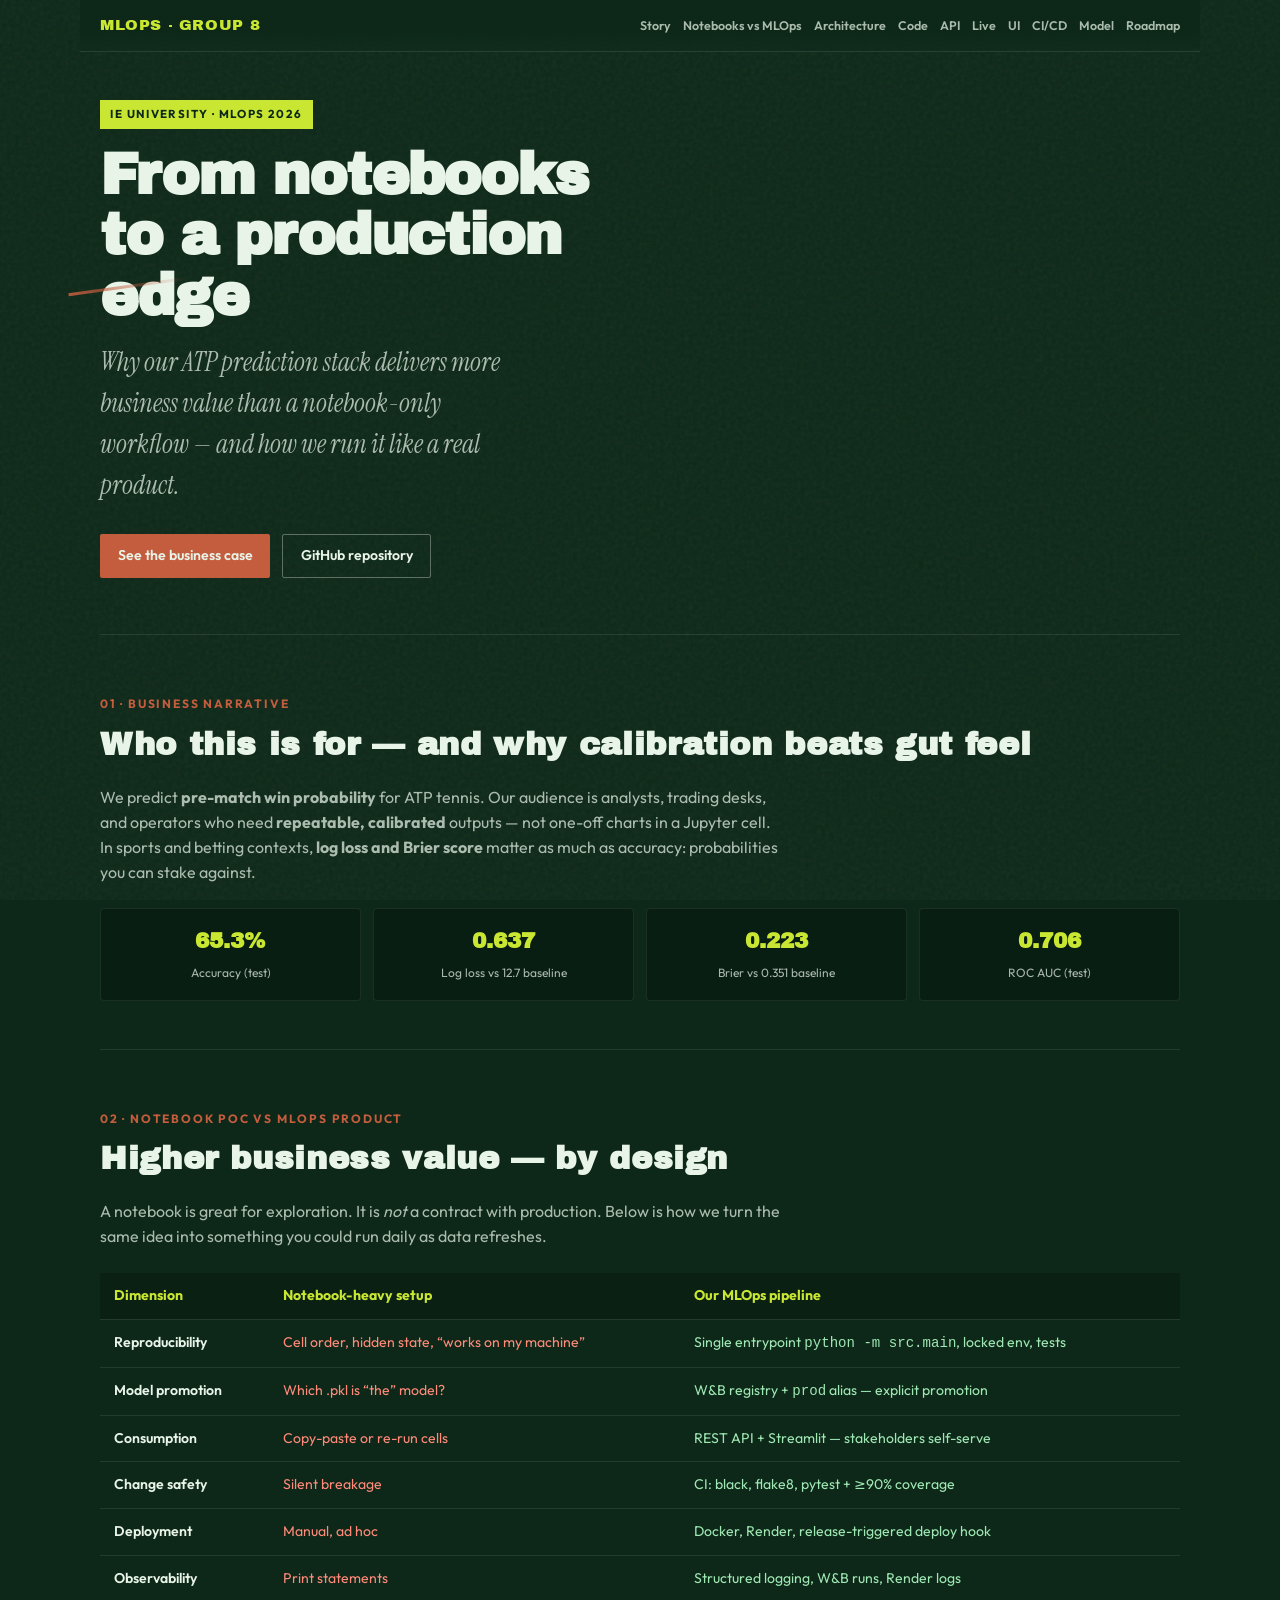
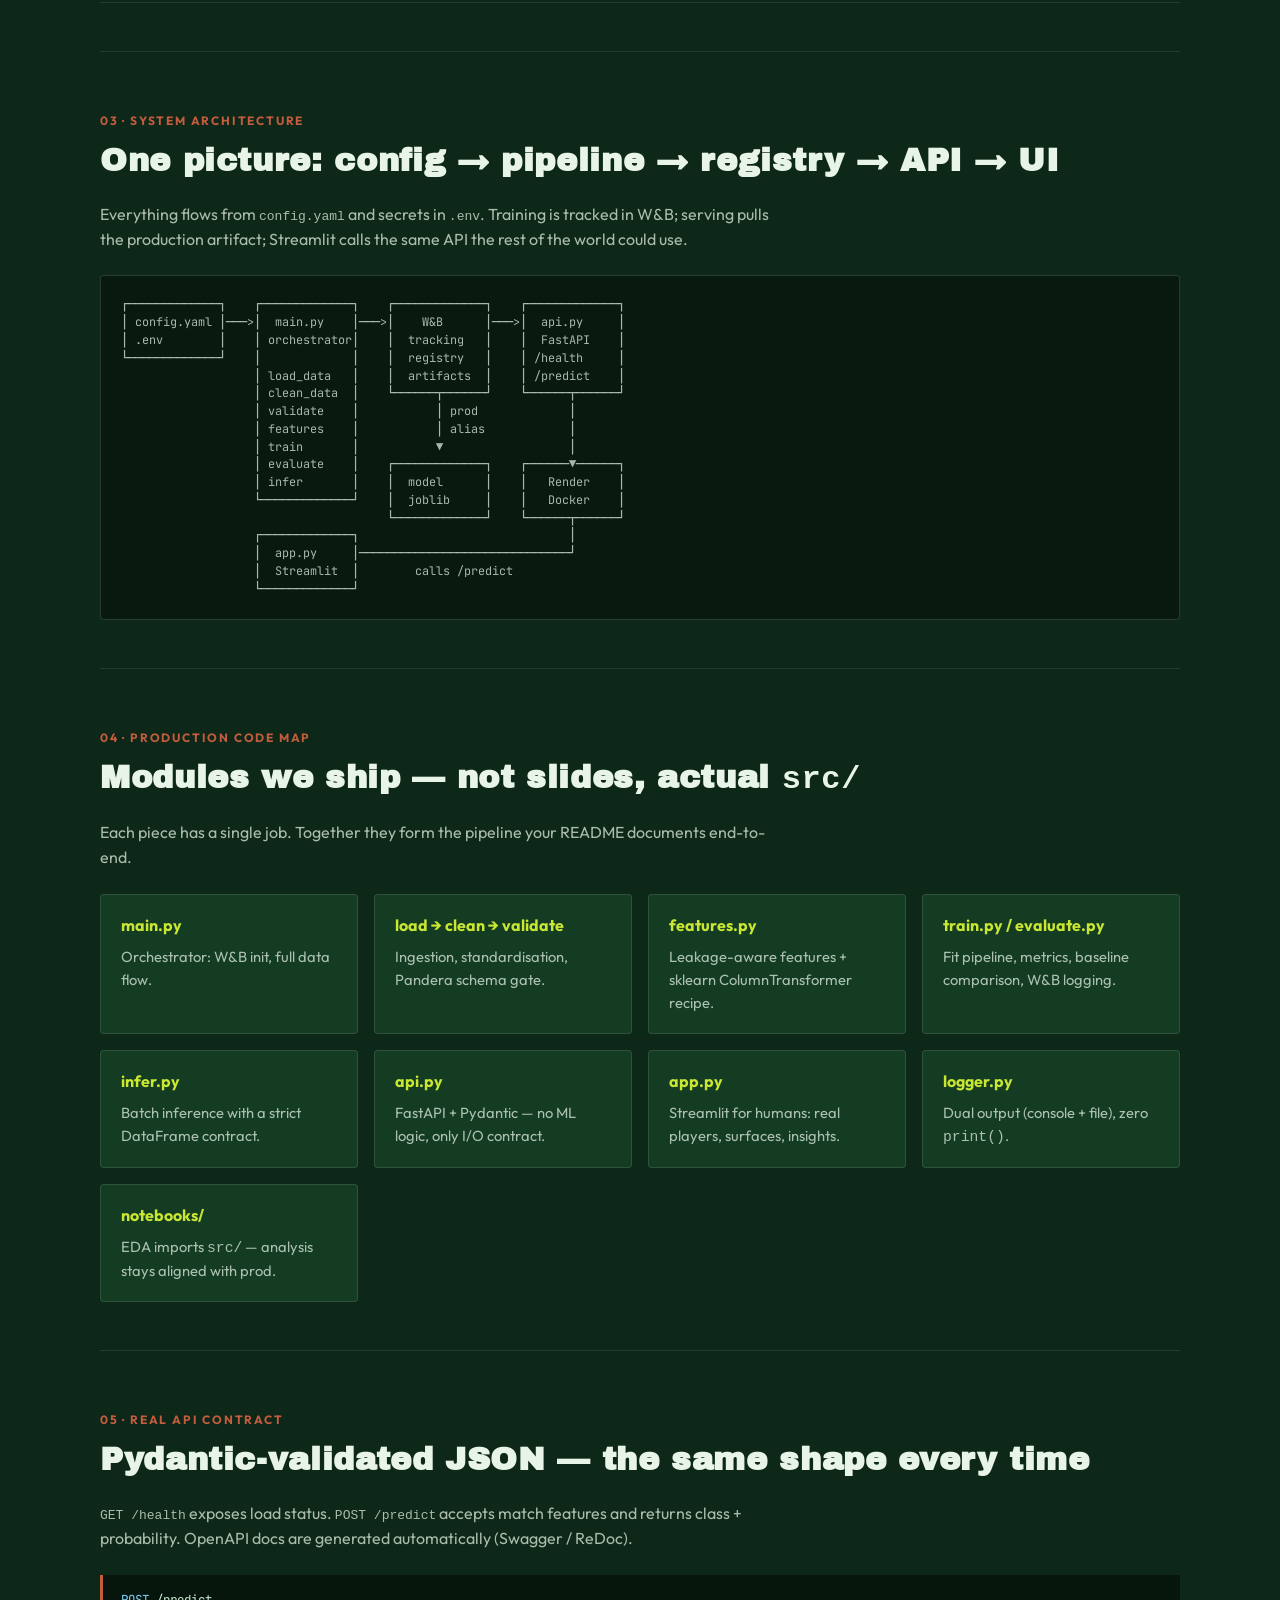
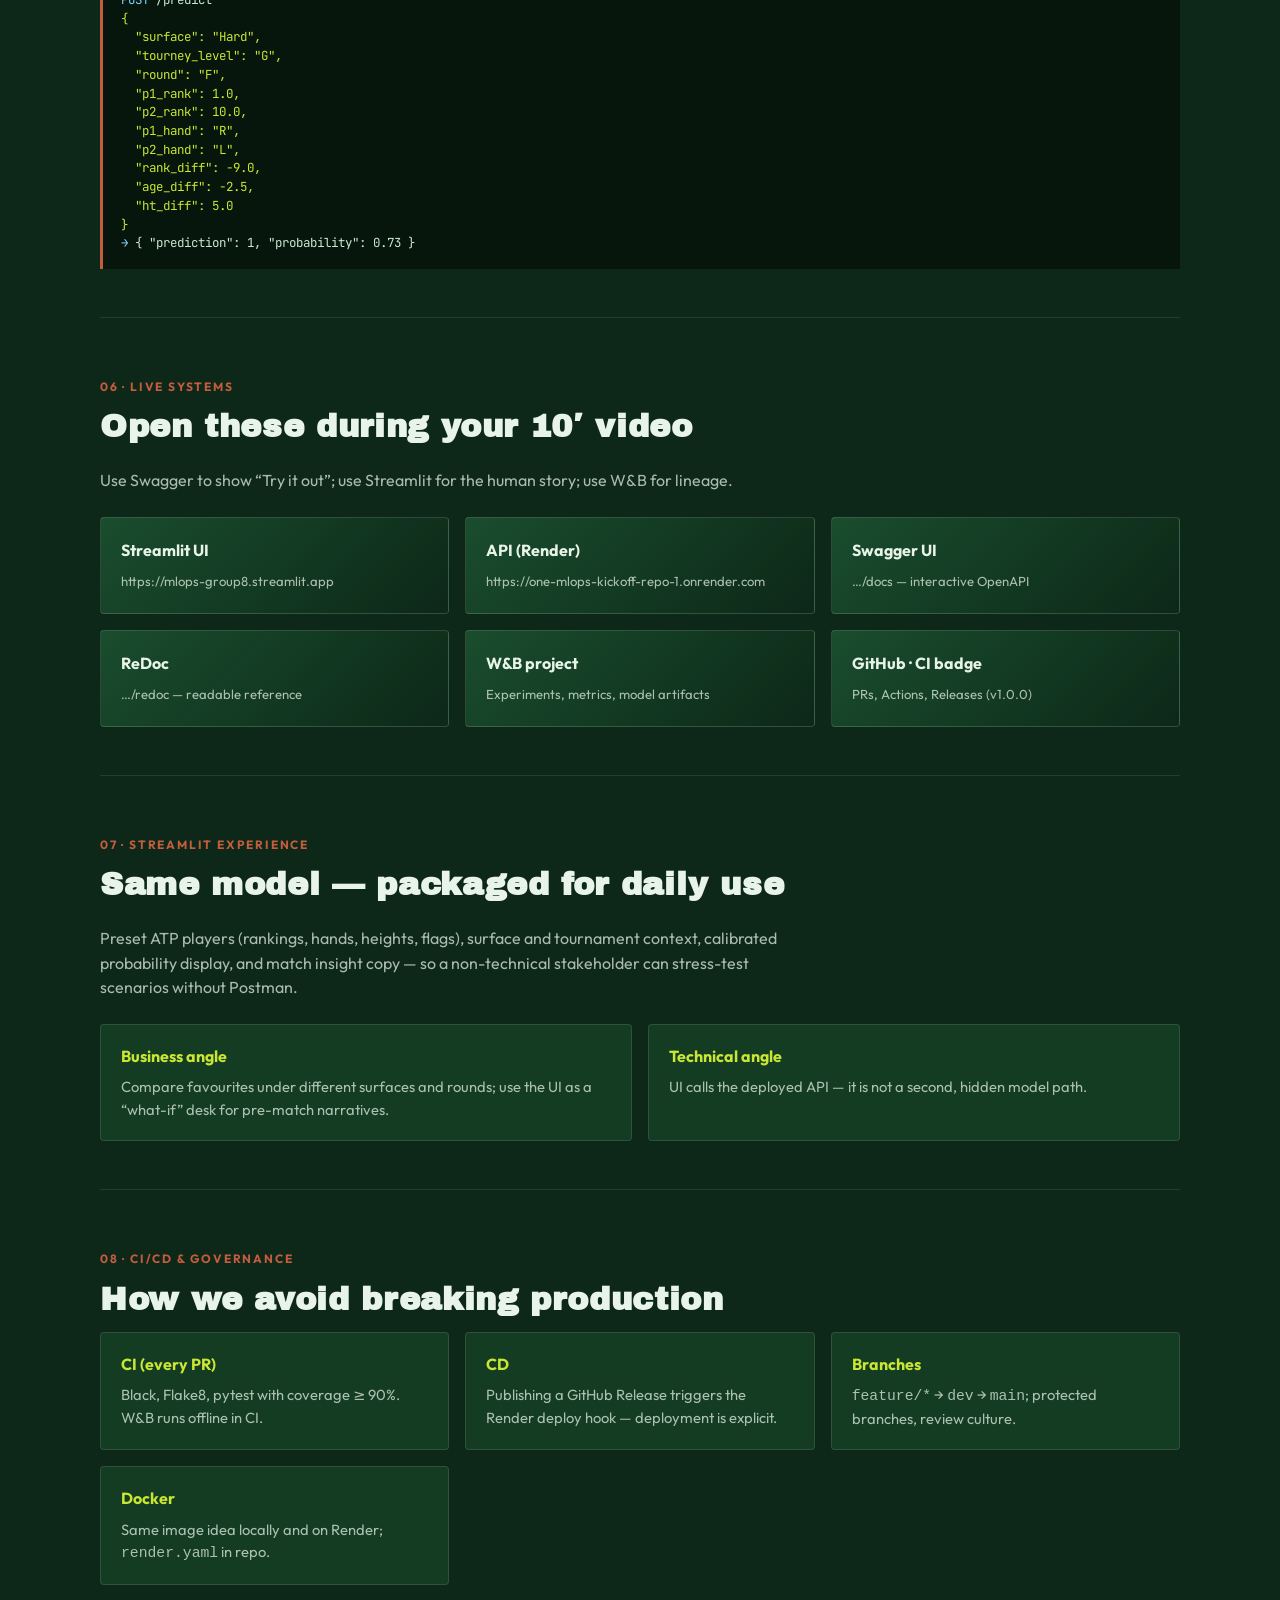
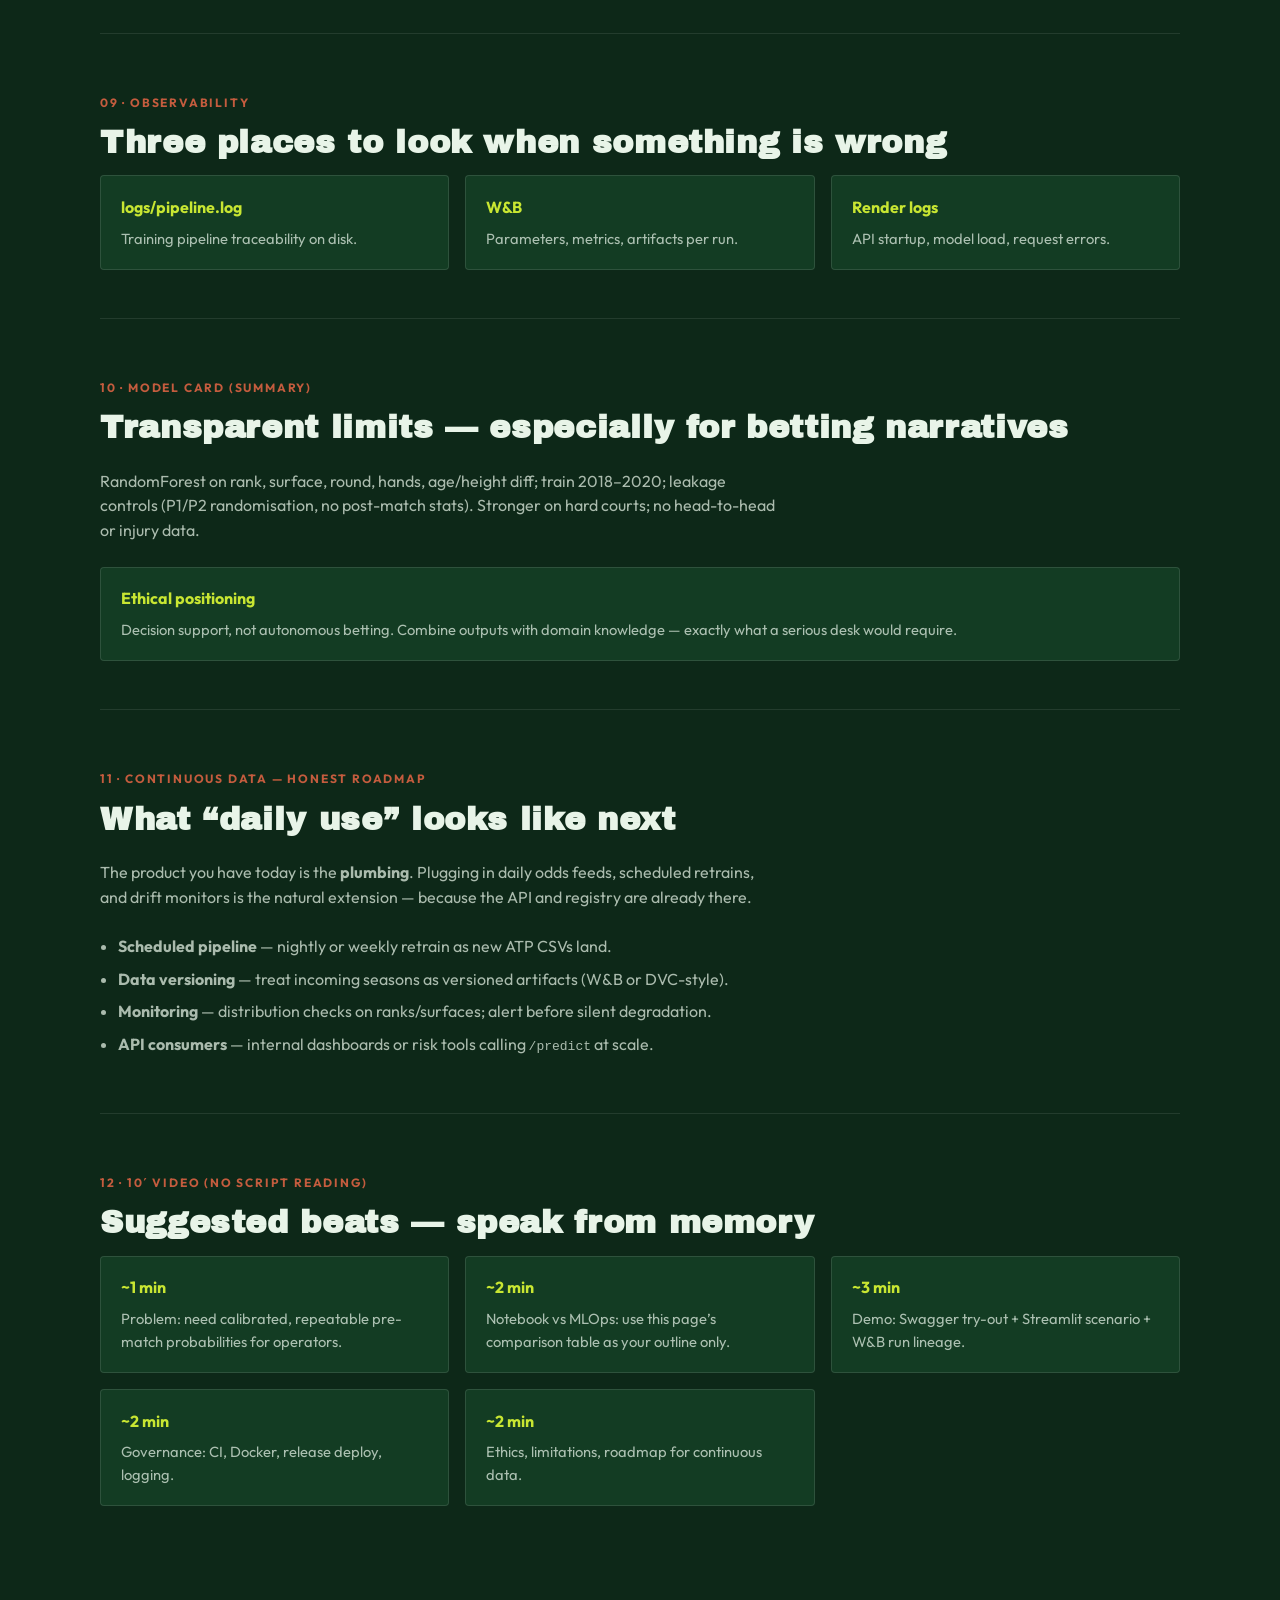
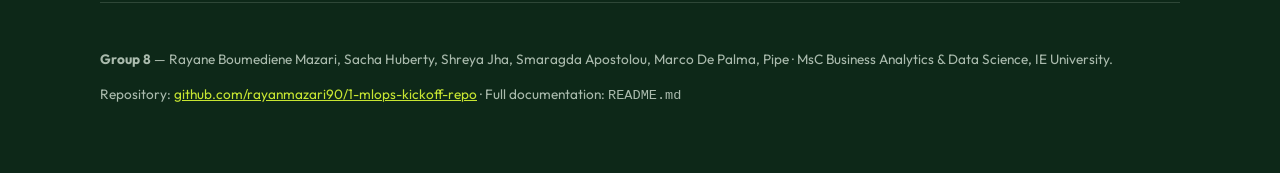
==== docs/presentation/index.html @ fa5fa852 "docs: add business presentation website (docs/presentation) - Single-page narrative: notebook vs MLO" ====
<!DOCTYPE html>
<html lang="en">
<head>
  <meta charset="UTF-8" />
  <meta name="viewport" content="width=device-width, initial-scale=1" />
  <meta name="description" content="Group 8 — ATP Tennis MLOps: business value, architecture, and live systems." />
  <title>Tennis MLOps — Business & Technical Story</title>
  <link rel="preconnect" href="https://fonts.googleapis.com" />
  <link rel="preconnect" href="https://fonts.gstatic.com" crossorigin />
  <link href="https://fonts.googleapis.com/css2?family=Archivo+Black&family=Instrument+Serif:ital@0;1&family=JetBrains+Mono:wght@400;500&family=Outfit:wght@300;400;600;700&display=swap" rel="stylesheet" />
  <style>
    :root {
      --court: #0d2818;
      --court-mid: #1a4d2e;
      --line: #e8f4e8;
      --clay: #c45c3e;
      --ball: #c8e632;
      --ink: #0a0f0c;
      --muted: rgba(232, 244, 232, 0.72);
      --card: rgba(26, 77, 46, 0.55);
      --font-display: "Archivo Black", sans-serif;
      --font-serif: "Instrument Serif", Georgia, serif;
      --font-body: "Outfit", system-ui, sans-serif;
      --font-mono: "JetBrains Mono", ui-monospace, monospace;
    }

    *, *::before, *::after { box-sizing: border-box; }
    html { scroll-behavior: smooth; }
    body {
      margin: 0;
      font-family: var(--font-body);
      font-weight: 400;
      color: var(--line);
      background: var(--court);
      line-height: 1.55;
      overflow-x: hidden;
    }

    body::before {
      content: "";
      position: fixed;
      inset: 0;
      background-image: url("data:image/svg+xml,%3Csvg viewBox='0 0 256 256' xmlns='http://www.w3.org/2000/svg'%3E%3Cfilter id='n'%3E%3CfeTurbulence type='fractalNoise' baseFrequency='0.85' numOctaves='4' stitchTiles='stitch'/%3E%3C/filter%3E%3Crect width='100%25' height='100%25' filter='url(%23n)' opacity='0.06'/%3E%3C/svg%3E");
      pointer-events: none;
      z-index: 0;
    }

    .wrap { position: relative; z-index: 1; max-width: 1120px; margin: 0 auto; padding: 0 1.25rem 4rem; }

    /* Nav */
    nav {
      position: sticky;
      top: 0;
      z-index: 100;
      display: flex;
      flex-wrap: wrap;
      align-items: center;
      justify-content: space-between;
      gap: 0.75rem;
      padding: 0.85rem 0;
      margin: 0 -1.25rem;
      padding-left: 1.25rem;
      padding-right: 1.25rem;
      background: linear-gradient(180deg, rgba(13, 40, 24, 0.97) 60%, transparent);
      backdrop-filter: blur(8px);
      border-bottom: 1px solid rgba(232, 244, 232, 0.12);
    }
    nav a.brand {
      font-family: var(--font-display);
      font-size: 0.95rem;
      letter-spacing: 0.04em;
      color: var(--ball);
      text-decoration: none;
      text-transform: uppercase;
    }
    nav .links {
      display: flex;
      flex-wrap: wrap;
      gap: 0.35rem 0.75rem;
      justify-content: flex-end;
    }
    nav .links a {
      font-size: 0.78rem;
      font-weight: 600;
      color: var(--muted);
      text-decoration: none;
      transition: color 0.2s;
    }
    nav .links a:hover { color: var(--line); }

    /* Hero */
    header.hero {
      padding: 3rem 0 3.5rem;
      position: relative;
    }
    header.hero::after {
      content: "";
      position: absolute;
      left: -2rem;
      top: 40%;
      width: 120px;
      height: 3px;
      background: linear-gradient(90deg, var(--clay), transparent);
      transform: rotate(-8deg);
      opacity: 0.9;
    }
    .badge {
      display: inline-block;
      font-size: 0.72rem;
      font-weight: 700;
      letter-spacing: 0.12em;
      text-transform: uppercase;
      color: var(--court);
      background: var(--ball);
      padding: 0.35rem 0.65rem;
      margin-bottom: 1rem;
      animation: fadeUp 0.8s ease both;
    }
    h1 {
      font-family: var(--font-display);
      font-size: clamp(2.1rem, 6vw, 3.6rem);
      line-height: 1.05;
      margin: 0 0 1rem;
      letter-spacing: -0.02em;
      color: var(--line);
      max-width: 14ch;
      animation: fadeUp 0.8s 0.1s ease both;
    }
    .hero-lead {
      font-family: var(--font-serif);
      font-size: clamp(1.25rem, 2.8vw, 1.65rem);
      font-style: italic;
      color: var(--muted);
      max-width: 36ch;
      margin: 0 0 1.75rem;
      animation: fadeUp 0.8s 0.2s ease both;
    }
    .hero-cta {
      display: flex;
      flex-wrap: wrap;
      gap: 0.75rem;
      animation: fadeUp 0.8s 0.35s ease both;
    }
    .btn {
      display: inline-flex;
      align-items: center;
      gap: 0.4rem;
      padding: 0.65rem 1.1rem;
      font-family: var(--font-body);
      font-size: 0.88rem;
      font-weight: 600;
      border-radius: 2px;
      text-decoration: none;
      transition: transform 0.15s, box-shadow 0.15s;
    }
    .btn-primary {
      background: var(--clay);
      color: var(--line);
      border: none;
    }
    .btn-primary:hover { transform: translateY(-2px); box-shadow: 0 8px 24px rgba(196, 92, 62, 0.35); }
    .btn-ghost {
      background: transparent;
      color: var(--line);
      border: 1px solid rgba(232, 244, 232, 0.35);
    }
    .btn-ghost:hover { border-color: var(--ball); color: var(--ball); }

    @keyframes fadeUp {
      from { opacity: 0; transform: translateY(18px); }
      to { opacity: 1; transform: translateY(0); }
    }

    section {
      padding: 3rem 0;
      border-top: 1px solid rgba(232, 244, 232, 0.1);
    }
    h2 {
      font-family: var(--font-display);
      font-size: clamp(1.5rem, 3.5vw, 2rem);
      letter-spacing: 0.02em;
      margin: 0 0 0.5rem;
      color: var(--line);
    }
    .section-kicker {
      font-size: 0.75rem;
      font-weight: 700;
      letter-spacing: 0.15em;
      text-transform: uppercase;
      color: var(--clay);
      margin-bottom: 0.35rem;
    }
    .section-intro {
      color: var(--muted);
      max-width: 62ch;
      margin-bottom: 1.5rem;
    }

    /* Cards grid */
    .grid-2 {
      display: grid;
      gap: 1rem;
      grid-template-columns: repeat(auto-fit, minmax(280px, 1fr));
    }
    .grid-3 {
      display: grid;
      gap: 1rem;
      grid-template-columns: repeat(auto-fit, minmax(240px, 1fr));
    }
    .card {
      background: var(--card);
      border: 1px solid rgba(232, 244, 232, 0.12);
      border-radius: 4px;
      padding: 1.15rem 1.25rem;
      transition: border-color 0.2s, transform 0.2s;
    }
    .card:hover {
      border-color: rgba(200, 230, 50, 0.35);
      transform: translateY(-2px);
    }
    .card h3 {
      font-size: 1rem;
      margin: 0 0 0.5rem;
      font-weight: 700;
      color: var(--ball);
    }
    .card p { margin: 0; font-size: 0.92rem; color: var(--muted); }

    /* Comparison */
    .compare-table {
      width: 100%;
      border-collapse: collapse;
      font-size: 0.88rem;
      margin-top: 1rem;
    }
    .compare-table th,
    .compare-table td {
      padding: 0.75rem 0.85rem;
      text-align: left;
      border-bottom: 1px solid rgba(232, 244, 232, 0.1);
    }
    .compare-table th {
      font-weight: 700;
      color: var(--ball);
      background: rgba(0, 0, 0, 0.2);
    }
    .compare-table td:first-child { font-weight: 600; color: var(--line); }
    .neg { color: #ff8a7a; }
    .pos { color: #9fe8b4; }

    /* Architecture */
    .arch-flow {
      font-family: var(--font-mono);
      font-size: clamp(0.62rem, 1.35vw, 0.74rem);
      line-height: 1.5;
      background: rgba(0, 0, 0, 0.35);
      border: 1px solid rgba(232, 244, 232, 0.15);
      border-radius: 4px;
      padding: 1.25rem;
      overflow-x: auto;
      white-space: pre;
      color: var(--muted);
    }

    /* Code */
    pre.code {
      font-family: var(--font-mono);
      font-size: 0.78rem;
      line-height: 1.5;
      background: rgba(0, 0, 0, 0.45);
      border-left: 3px solid var(--clay);
      padding: 1rem 1.1rem;
      overflow-x: auto;
      margin: 1rem 0 0;
      color: #c8e8d0;
    }
    pre.code .kw { color: #7dd3fc; }
    pre.code .str { color: var(--ball); }

    /* Live links */
    .link-tile {
      display: block;
      padding: 1.25rem;
      background: linear-gradient(135deg, var(--court-mid), rgba(13, 40, 24, 0.9));
      border: 1px solid rgba(232, 244, 232, 0.15);
      border-radius: 4px;
      text-decoration: none;
      color: inherit;
      transition: border-color 0.2s;
    }
    .link-tile:hover { border-color: var(--ball); }
    .link-tile strong { display: block; font-size: 1rem; margin-bottom: 0.35rem; color: var(--line); }
    .link-tile span { font-size: 0.82rem; color: var(--muted); word-break: break-all; }

    /* Metrics strip */
    .metrics {
      display: grid;
      grid-template-columns: repeat(auto-fit, minmax(140px, 1fr));
      gap: 0.75rem;
      margin-top: 1.25rem;
    }
    .metric {
      text-align: center;
      padding: 1rem;
      background: rgba(0, 0, 0, 0.25);
      border-radius: 4px;
      border: 1px solid rgba(232, 244, 232, 0.08);
    }
    .metric b {
      display: block;
      font-family: var(--font-display);
      font-size: 1.35rem;
      color: var(--ball);
    }
    .metric small { color: var(--muted); font-size: 0.75rem; }

    /* Roadmap */
    ul.clean {
      margin: 0;
      padding-left: 1.1rem;
      color: var(--muted);
    }
    ul.clean li { margin-bottom: 0.5rem; }

    footer.site-footer {
      margin-top: 3rem;
      padding-top: 2rem;
      border-top: 1px solid rgba(232, 244, 232, 0.15);
      font-size: 0.85rem;
      color: var(--muted);
    }
    footer.site-footer a { color: var(--ball); }

    @media (max-width: 640px) {
      nav .links { width: 100%; justify-content: flex-start; }
    }
  </style>
</head>
<body>
  <div class="wrap">
    <nav>
      <a class="brand" href="#top">MLOps · Group 8</a>
      <div class="links">
        <a href="#story">Story</a>
        <a href="#compare">Notebooks vs MLOps</a>
        <a href="#architecture">Architecture</a>
        <a href="#pipeline">Code</a>
        <a href="#api">API</a>
        <a href="#live">Live</a>
        <a href="#ui">UI</a>
        <a href="#mlops">CI/CD</a>
        <a href="#model">Model</a>
        <a href="#roadmap">Roadmap</a>
      </div>
    </nav>

    <header class="hero" id="top">
      <span class="badge">IE University · MLOps 2026</span>
      <h1>From notebooks to a production edge</h1>
      <p class="hero-lead">Why our ATP prediction stack delivers more business value than a notebook-only workflow — and how we run it like a real product.</p>
      <div class="hero-cta">
        <a class="btn btn-primary" href="#compare">See the business case</a>
        <a class="btn btn-ghost" href="https://github.com/rayanmazari90/1-mlops-kickoff-repo" target="_blank" rel="noopener">GitHub repository</a>
      </div>
    </header>

    <section id="story">
      <p class="section-kicker">01 · Business narrative</p>
      <h2>Who this is for — and why calibration beats gut feel</h2>
      <p class="section-intro">
        We predict <strong>pre-match win probability</strong> for ATP tennis. Our audience is analysts, trading desks, and operators who need
        <strong>repeatable, calibrated</strong> outputs — not one-off charts in a Jupyter cell. In sports and betting contexts,
        <strong>log loss and Brier score</strong> matter as much as accuracy: probabilities you can stake against.
      </p>
      <div class="metrics">
        <div class="metric"><b>65.3%</b><small>Accuracy (test)</small></div>
        <div class="metric"><b>0.637</b><small>Log loss vs 12.7 baseline</small></div>
        <div class="metric"><b>0.223</b><small>Brier vs 0.351 baseline</small></div>
        <div class="metric"><b>0.706</b><small>ROC AUC (test)</small></div>
      </div>
    </section>

    <section id="compare">
      <p class="section-kicker">02 · Notebook PoC vs MLOps product</p>
      <h2>Higher business value — by design</h2>
      <p class="section-intro">
        A notebook is great for exploration. It is <em>not</em> a contract with production. Below is how we turn the same idea into something you could run daily as data refreshes.
      </p>
      <table class="compare-table">
        <thead>
          <tr>
            <th>Dimension</th>
            <th>Notebook-heavy setup</th>
            <th>Our MLOps pipeline</th>
          </tr>
        </thead>
        <tbody>
          <tr>
            <td>Reproducibility</td>
            <td class="neg">Cell order, hidden state, “works on my machine”</td>
            <td class="pos">Single entrypoint <code>python -m src.main</code>, locked env, tests</td>
          </tr>
          <tr>
            <td>Model promotion</td>
            <td class="neg">Which .pkl is “the” model?</td>
            <td class="pos">W&amp;B registry + <code>prod</code> alias — explicit promotion</td>
          </tr>
          <tr>
            <td>Consumption</td>
            <td class="neg">Copy-paste or re-run cells</td>
            <td class="pos">REST API + Streamlit — stakeholders self-serve</td>
          </tr>
          <tr>
            <td>Change safety</td>
            <td class="neg">Silent breakage</td>
            <td class="pos">CI: black, flake8, pytest + ≥90% coverage</td>
          </tr>
          <tr>
            <td>Deployment</td>
            <td class="neg">Manual, ad hoc</td>
            <td class="pos">Docker, Render, release-triggered deploy hook</td>
          </tr>
          <tr>
            <td>Observability</td>
            <td class="neg">Print statements</td>
            <td class="pos">Structured logging, W&amp;B runs, Render logs</td>
          </tr>
        </tbody>
      </table>
    </section>

    <section id="architecture">
      <p class="section-kicker">03 · System architecture</p>
      <h2>One picture: config → pipeline → registry → API → UI</h2>
      <p class="section-intro">
        Everything flows from <code>config.yaml</code> and secrets in <code>.env</code>. Training is tracked in W&amp;B; serving pulls the production artifact; Streamlit calls the same API the rest of the world could use.
      </p>
      <div class="arch-flow">┌─────────────┐    ┌─────────────┐    ┌─────────────┐    ┌─────────────┐
│ config.yaml │───>│  main.py    │───>│    W&amp;B      │───>│  api.py     │
│ .env        │    │ orchestrator│    │  tracking   │    │  FastAPI    │
└─────────────┘    │             │    │  registry   │    │ /health     │
                   │ load_data   │    │  artifacts  │    │ /predict    │
                   │ clean_data  │    └──────┬──────┘    └──────┬──────┘
                   │ validate    │           │ prod             │
                   │ features    │           │ alias            │
                   │ train       │           ▼                  │
                   │ evaluate    │    ┌─────────────┐    ┌──────▼──────┐
                   │ infer       │    │  model      │    │   Render    │
                   └─────────────┘    │  joblib     │    │   Docker    │
                                      └─────────────┘    └──────┬──────┘
                   ┌─────────────┐                              │
                   │  app.py     │──────────────────────────────┘
                   │  Streamlit  │        calls /predict
                   └─────────────┘</div>
    </section>

    <section id="pipeline">
      <p class="section-kicker">04 · Production code map</p>
      <h2>Modules we ship — not slides, actual <code>src/</code></h2>
      <p class="section-intro">Each piece has a single job. Together they form the pipeline your README documents end-to-end.</p>
      <div class="grid-3">
        <div class="card"><h3>main.py</h3><p>Orchestrator: W&amp;B init, full data flow.</p></div>
        <div class="card"><h3>load → clean → validate</h3><p>Ingestion, standardisation, Pandera schema gate.</p></div>
        <div class="card"><h3>features.py</h3><p>Leakage-aware features + sklearn ColumnTransformer recipe.</p></div>
        <div class="card"><h3>train.py / evaluate.py</h3><p>Fit pipeline, metrics, baseline comparison, W&amp;B logging.</p></div>
        <div class="card"><h3>infer.py</h3><p>Batch inference with a strict DataFrame contract.</p></div>
        <div class="card"><h3>api.py</h3><p>FastAPI + Pydantic — no ML logic, only I/O contract.</p></div>
        <div class="card"><h3>app.py</h3><p>Streamlit for humans: real players, surfaces, insights.</p></div>
        <div class="card"><h3>logger.py</h3><p>Dual output (console + file), zero <code>print()</code>.</p></div>
        <div class="card"><h3>notebooks/</h3><p>EDA imports <code>src/</code> — analysis stays aligned with prod.</p></div>
      </div>
    </section>

    <section id="api">
      <p class="section-kicker">05 · Real API contract</p>
      <h2>Pydantic-validated JSON — the same shape every time</h2>
      <p class="section-intro">
        <code>GET /health</code> exposes load status. <code>POST /predict</code> accepts match features and returns class + probability.
        OpenAPI docs are generated automatically (Swagger / ReDoc).
      </p>
      <pre class="code"><span class="kw">POST</span> /predict
<span class="str">{
  "surface": "Hard",
  "tourney_level": "G",
  "round": "F",
  "p1_rank": 1.0,
  "p2_rank": 10.0,
  "p1_hand": "R",
  "p2_hand": "L",
  "rank_diff": -9.0,
  "age_diff": -2.5,
  "ht_diff": 5.0
}</span>
<span class="kw">→</span> { "prediction": 1, "probability": 0.73 }</pre>
    </section>

    <section id="live">
      <p class="section-kicker">06 · Live systems</p>
      <h2>Open these during your 10′ video</h2>
      <p class="section-intro">Use Swagger to show “Try it out”; use Streamlit for the human story; use W&amp;B for lineage.</p>
      <div class="grid-2">
        <a class="link-tile" href="https://mlops-group8.streamlit.app" target="_blank" rel="noopener">
          <strong>Streamlit UI</strong>
          <span>https://mlops-group8.streamlit.app</span>
        </a>
        <a class="link-tile" href="https://one-mlops-kickoff-repo-1.onrender.com" target="_blank" rel="noopener">
          <strong>API (Render)</strong>
          <span>https://one-mlops-kickoff-repo-1.onrender.com</span>
        </a>
        <a class="link-tile" href="https://one-mlops-kickoff-repo-1.onrender.com/docs" target="_blank" rel="noopener">
          <strong>Swagger UI</strong>
          <span>…/docs — interactive OpenAPI</span>
        </a>
        <a class="link-tile" href="https://one-mlops-kickoff-repo-1.onrender.com/redoc" target="_blank" rel="noopener">
          <strong>ReDoc</strong>
          <span>…/redoc — readable reference</span>
        </a>
        <a class="link-tile" href="https://wandb.ai/bmazari-ieu2024-ie-university/tennis-atp-prediction" target="_blank" rel="noopener">
          <strong>W&amp;B project</strong>
          <span>Experiments, metrics, model artifacts</span>
        </a>
        <a class="link-tile" href="https://github.com/rayanmazari90/1-mlops-kickoff-repo" target="_blank" rel="noopener">
          <strong>GitHub · CI badge</strong>
          <span>PRs, Actions, Releases (v1.0.0)</span>
        </a>
      </div>
    </section>

    <section id="ui">
      <p class="section-kicker">07 · Streamlit experience</p>
      <h2>Same model — packaged for daily use</h2>
      <p class="section-intro">
        Preset ATP players (rankings, hands, heights, flags), surface and tournament context, calibrated probability display, and match insight copy — so a non-technical stakeholder can stress-test scenarios without Postman.
      </p>
      <div class="grid-2">
        <div class="card"><h3>Business angle</h3><p>Compare favourites under different surfaces and rounds; use the UI as a “what-if” desk for pre-match narratives.</p></div>
        <div class="card"><h3>Technical angle</h3><p>UI calls the deployed API — it is not a second, hidden model path.</p></div>
      </div>
    </section>

    <section id="mlops">
      <p class="section-kicker">08 · CI/CD &amp; governance</p>
      <h2>How we avoid breaking production</h2>
      <div class="grid-2">
        <div class="card"><h3>CI (every PR)</h3><p>Black, Flake8, pytest with coverage ≥ 90%. W&amp;B runs offline in CI.</p></div>
        <div class="card"><h3>CD</h3><p>Publishing a GitHub Release triggers the Render deploy hook — deployment is explicit.</p></div>
        <div class="card"><h3>Branches</h3><p><code>feature/*</code> → <code>dev</code> → <code>main</code>; protected branches, review culture.</p></div>
        <div class="card"><h3>Docker</h3><p>Same image idea locally and on Render; <code>render.yaml</code> in repo.</p></div>
      </div>
    </section>

    <section id="observability">
      <p class="section-kicker">09 · Observability</p>
      <h2>Three places to look when something is wrong</h2>
      <div class="grid-3">
        <div class="card"><h3>logs/pipeline.log</h3><p>Training pipeline traceability on disk.</p></div>
        <div class="card"><h3>W&amp;B</h3><p>Parameters, metrics, artifacts per run.</p></div>
        <div class="card"><h3>Render logs</h3><p>API startup, model load, request errors.</p></div>
      </div>
    </section>

    <section id="model">
      <p class="section-kicker">10 · Model card (summary)</p>
      <h2>Transparent limits — especially for betting narratives</h2>
      <p class="section-intro">
        RandomForest on rank, surface, round, hands, age/height diff; train 2018–2020; leakage controls (P1/P2 randomisation, no post-match stats). Stronger on hard courts; no head-to-head or injury data.
      </p>
      <div class="card">
        <h3>Ethical positioning</h3>
        <p>Decision support, not autonomous betting. Combine outputs with domain knowledge — exactly what a serious desk would require.</p>
      </div>
    </section>

    <section id="roadmap">
      <p class="section-kicker">11 · Continuous data — honest roadmap</p>
      <h2>What “daily use” looks like next</h2>
      <p class="section-intro">The product you have today is the <strong>plumbing</strong>. Plugging in daily odds feeds, scheduled retrains, and drift monitors is the natural extension — because the API and registry are already there.</p>
      <ul class="clean">
        <li><strong>Scheduled pipeline</strong> — nightly or weekly retrain as new ATP CSVs land.</li>
        <li><strong>Data versioning</strong> — treat incoming seasons as versioned artifacts (W&amp;B or DVC-style).</li>
        <li><strong>Monitoring</strong> — distribution checks on ranks/surfaces; alert before silent degradation.</li>
        <li><strong>API consumers</strong> — internal dashboards or risk tools calling <code>/predict</code> at scale.</li>
      </ul>
    </section>

    <section id="video">
      <p class="section-kicker">12 · 10′ video (no script reading)</p>
      <h2>Suggested beats — speak from memory</h2>
      <div class="grid-2">
        <div class="card"><h3>~1 min</h3><p>Problem: need calibrated, repeatable pre-match probabilities for operators.</p></div>
        <div class="card"><h3>~2 min</h3><p>Notebook vs MLOps: use this page’s comparison table as your outline only.</p></div>
        <div class="card"><h3>~3 min</h3><p>Demo: Swagger try-out + Streamlit scenario + W&amp;B run lineage.</p></div>
        <div class="card"><h3>~2 min</h3><p>Governance: CI, Docker, release deploy, logging.</p></div>
        <div class="card"><h3>~2 min</h3><p>Ethics, limitations, roadmap for continuous data.</p></div>
      </div>
    </section>

    <footer class="site-footer">
      <p>
        <strong>Group 8</strong> — Rayane Boumediene Mazari, Sacha Huberty, Shreya Jha, Smaragda Apostolou, Marco De Palma, Pipe ·
        MsC Business Analytics &amp; Data Science, IE University.
      </p>
      <p>
        Repository: <a href="https://github.com/rayanmazari90/1-mlops-kickoff-repo" target="_blank" rel="noopener">github.com/rayanmazari90/1-mlops-kickoff-repo</a> ·
        Full documentation: <code>README.md</code>
      </p>
    </footer>
  </div>
</body>
</html>
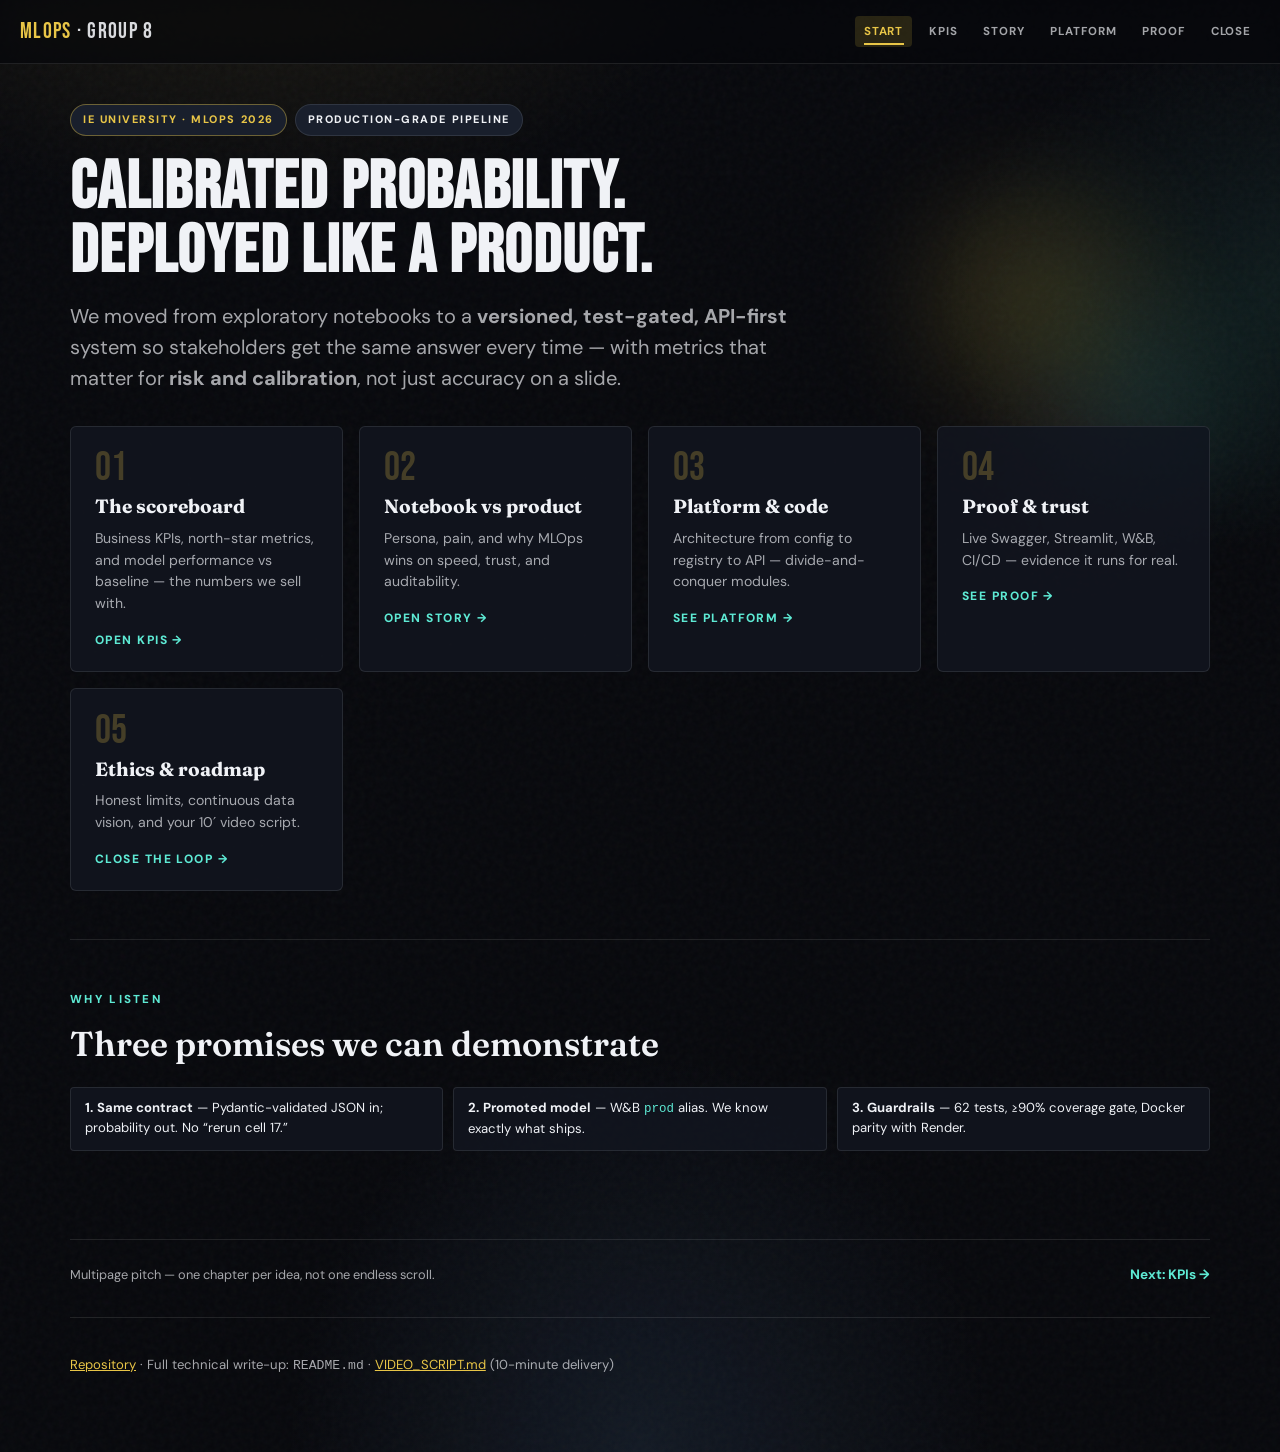
==== commit e988602b: "docs(presentation): multipage deck, KPI storytelling, animations, video script - Split into index, k" ====
--- a/docs/presentation/index.html
+++ b/docs/presentation/index.html
@@ -3,608 +3,101 @@
 <head>
   <meta charset="UTF-8" />
   <meta name="viewport" content="width=device-width, initial-scale=1" />
-  <meta name="description" content="Group 8 — ATP Tennis MLOps: business value, architecture, and live systems." />
-  <title>Tennis MLOps — Business & Technical Story</title>
+  <meta name="description" content="ATP Tennis MLOps — business narrative, KPIs, and live platform." />
+  <title>Start — Tennis MLOps Pitch</title>
   <link rel="preconnect" href="https://fonts.googleapis.com" />
   <link rel="preconnect" href="https://fonts.gstatic.com" crossorigin />
-  <link href="https://fonts.googleapis.com/css2?family=Archivo+Black&family=Instrument+Serif:ital@0;1&family=JetBrains+Mono:wght@400;500&family=Outfit:wght@300;400;600;700&display=swap" rel="stylesheet" />
-  <style>
-    :root {
-      --court: #0d2818;
-      --court-mid: #1a4d2e;
-      --line: #e8f4e8;
-      --clay: #c45c3e;
-      --ball: #c8e632;
-      --ink: #0a0f0c;
-      --muted: rgba(232, 244, 232, 0.72);
-      --card: rgba(26, 77, 46, 0.55);
-      --font-display: "Archivo Black", sans-serif;
-      --font-serif: "Instrument Serif", Georgia, serif;
-      --font-body: "Outfit", system-ui, sans-serif;
-      --font-mono: "JetBrains Mono", ui-monospace, monospace;
-    }
+  <link href="https://fonts.googleapis.com/css2?family=Bebas+Neue&family=DM+Sans:ital,opsz,wght@0,9..40,400;0,9..40,600;0,9..40,700;1,9..40,400&family=Fraunces:ital,opsz,wght@0,9..144,500;0,9..144,600;1,9..144,400&family=IBM+Plex+Mono:wght@400;500&display=swap" rel="stylesheet" />
+  <link rel="stylesheet" href="assets/styles.css" />
+</head>
+<body data-page="home">
+  <nav class="site-nav" aria-label="Chapters">
+    <a class="brand" href="index.html">MLOps <span>· Group 8</span></a>
+    <div class="nav-chapters">
+      <a href="index.html" data-nav="home">Start</a>
+      <a href="kpi.html" data-nav="kpi">KPIs</a>
+      <a href="story.html" data-nav="story">Story</a>
+      <a href="platform.html" data-nav="platform">Platform</a>
+      <a href="proof.html" data-nav="proof">Proof</a>
+      <a href="close.html" data-nav="close">Close</a>
+    </div>
+  </nav>
 
-    *, *::before, *::after { box-sizing: border-box; }
-    html { scroll-behavior: smooth; }
-    body {
-      margin: 0;
-      font-family: var(--font-body);
-      font-weight: 400;
-      color: var(--line);
-      background: var(--court);
-      line-height: 1.55;
-      overflow-x: hidden;
-    }
+  <div class="shell">
+    <header class="hero-home">
+      <div class="hero-orbs" aria-hidden="true">
+        <div class="orb"></div>
+        <div class="orb"></div>
+        <div class="orb"></div>
+      </div>
+      <div class="stagger">
+        <div class="badge-row">
+          <span class="badge gold">IE University · MLOps 2026</span>
+          <span class="badge">Production-grade pipeline</span>
+        </div>
+        <h1>Calibrated probability.<br />Deployed like a product.</h1>
+        <p class="lead">
+          We moved from exploratory notebooks to a <strong>versioned, test-gated, API-first</strong> system so stakeholders get the same answer every time — with metrics that matter for <strong>risk and calibration</strong>, not just accuracy on a slide.
+        </p>
+      </div>
 
-    body::before {
-      content: "";
-      position: fixed;
-      inset: 0;
-      background-image: url("data:image/svg+xml,%3Csvg viewBox='0 0 256 256' xmlns='http://www.w3.org/2000/svg'%3E%3Cfilter id='n'%3E%3CfeTurbulence type='fractalNoise' baseFrequency='0.85' numOctaves='4' stitchTiles='stitch'/%3E%3C/filter%3E%3Crect width='100%25' height='100%25' filter='url(%23n)' opacity='0.06'/%3E%3C/svg%3E");
-      pointer-events: none;
-      z-index: 0;
-    }
-
-    .wrap { position: relative; z-index: 1; max-width: 1120px; margin: 0 auto; padding: 0 1.25rem 4rem; }
-
-    /* Nav */
-    nav {
-      position: sticky;
-      top: 0;
-      z-index: 100;
-      display: flex;
-      flex-wrap: wrap;
-      align-items: center;
-      justify-content: space-between;
-      gap: 0.75rem;
-      padding: 0.85rem 0;
-      margin: 0 -1.25rem;
-      padding-left: 1.25rem;
-      padding-right: 1.25rem;
-      background: linear-gradient(180deg, rgba(13, 40, 24, 0.97) 60%, transparent);
-      backdrop-filter: blur(8px);
-      border-bottom: 1px solid rgba(232, 244, 232, 0.12);
-    }
-    nav a.brand {
-      font-family: var(--font-display);
-      font-size: 0.95rem;
-      letter-spacing: 0.04em;
-      color: var(--ball);
-      text-decoration: none;
-      text-transform: uppercase;
-    }
-    nav .links {
-      display: flex;
-      flex-wrap: wrap;
-      gap: 0.35rem 0.75rem;
-      justify-content: flex-end;
-    }
-    nav .links a {
-      font-size: 0.78rem;
-      font-weight: 600;
-      color: var(--muted);
-      text-decoration: none;
-      transition: color 0.2s;
-    }
-    nav .links a:hover { color: var(--line); }
-
-    /* Hero */
-    header.hero {
-      padding: 3rem 0 3.5rem;
-      position: relative;
-    }
-    header.hero::after {
-      content: "";
-      position: absolute;
-      left: -2rem;
-      top: 40%;
-      width: 120px;
-      height: 3px;
-      background: linear-gradient(90deg, var(--clay), transparent);
-      transform: rotate(-8deg);
-      opacity: 0.9;
-    }
-    .badge {
-      display: inline-block;
-      font-size: 0.72rem;
-      font-weight: 700;
-      letter-spacing: 0.12em;
-      text-transform: uppercase;
-      color: var(--court);
-      background: var(--ball);
-      padding: 0.35rem 0.65rem;
-      margin-bottom: 1rem;
-      animation: fadeUp 0.8s ease both;
-    }
-    h1 {
-      font-family: var(--font-display);
-      font-size: clamp(2.1rem, 6vw, 3.6rem);
-      line-height: 1.05;
-      margin: 0 0 1rem;
-      letter-spacing: -0.02em;
-      color: var(--line);
-      max-width: 14ch;
-      animation: fadeUp 0.8s 0.1s ease both;
-    }
-    .hero-lead {
-      font-family: var(--font-serif);
-      font-size: clamp(1.25rem, 2.8vw, 1.65rem);
-      font-style: italic;
-      color: var(--muted);
-      max-width: 36ch;
-      margin: 0 0 1.75rem;
-      animation: fadeUp 0.8s 0.2s ease both;
-    }
-    .hero-cta {
-      display: flex;
-      flex-wrap: wrap;
-      gap: 0.75rem;
-      animation: fadeUp 0.8s 0.35s ease both;
-    }
-    .btn {
-      display: inline-flex;
-      align-items: center;
-      gap: 0.4rem;
-      padding: 0.65rem 1.1rem;
-      font-family: var(--font-body);
-      font-size: 0.88rem;
-      font-weight: 600;
-      border-radius: 2px;
-      text-decoration: none;
-      transition: transform 0.15s, box-shadow 0.15s;
-    }
-    .btn-primary {
-      background: var(--clay);
-      color: var(--line);
-      border: none;
-    }
-    .btn-primary:hover { transform: translateY(-2px); box-shadow: 0 8px 24px rgba(196, 92, 62, 0.35); }
-    .btn-ghost {
-      background: transparent;
-      color: var(--line);
-      border: 1px solid rgba(232, 244, 232, 0.35);
-    }
-    .btn-ghost:hover { border-color: var(--ball); color: var(--ball); }
-
-    @keyframes fadeUp {
-      from { opacity: 0; transform: translateY(18px); }
-      to { opacity: 1; transform: translateY(0); }
-    }
-
-    section {
-      padding: 3rem 0;
-      border-top: 1px solid rgba(232, 244, 232, 0.1);
-    }
-    h2 {
-      font-family: var(--font-display);
-      font-size: clamp(1.5rem, 3.5vw, 2rem);
-      letter-spacing: 0.02em;
-      margin: 0 0 0.5rem;
-      color: var(--line);
-    }
-    .section-kicker {
-      font-size: 0.75rem;
-      font-weight: 700;
-      letter-spacing: 0.15em;
-      text-transform: uppercase;
-      color: var(--clay);
-      margin-bottom: 0.35rem;
-    }
-    .section-intro {
-      color: var(--muted);
-      max-width: 62ch;
-      margin-bottom: 1.5rem;
-    }
-
-    /* Cards grid */
-    .grid-2 {
-      display: grid;
-      gap: 1rem;
-      grid-template-columns: repeat(auto-fit, minmax(280px, 1fr));
-    }
-    .grid-3 {
-      display: grid;
-      gap: 1rem;
-      grid-template-columns: repeat(auto-fit, minmax(240px, 1fr));
-    }
-    .card {
-      background: var(--card);
-      border: 1px solid rgba(232, 244, 232, 0.12);
-      border-radius: 4px;
-      padding: 1.15rem 1.25rem;
-      transition: border-color 0.2s, transform 0.2s;
-    }
-    .card:hover {
-      border-color: rgba(200, 230, 50, 0.35);
-      transform: translateY(-2px);
-    }
-    .card h3 {
-      font-size: 1rem;
-      margin: 0 0 0.5rem;
-      font-weight: 700;
-      color: var(--ball);
-    }
-    .card p { margin: 0; font-size: 0.92rem; color: var(--muted); }
-
-    /* Comparison */
-    .compare-table {
-      width: 100%;
-      border-collapse: collapse;
-      font-size: 0.88rem;
-      margin-top: 1rem;
-    }
-    .compare-table th,
-    .compare-table td {
-      padding: 0.75rem 0.85rem;
-      text-align: left;
-      border-bottom: 1px solid rgba(232, 244, 232, 0.1);
-    }
-    .compare-table th {
-      font-weight: 700;
-      color: var(--ball);
-      background: rgba(0, 0, 0, 0.2);
-    }
-    .compare-table td:first-child { font-weight: 600; color: var(--line); }
-    .neg { color: #ff8a7a; }
-    .pos { color: #9fe8b4; }
-
-    /* Architecture */
-    .arch-flow {
-      font-family: var(--font-mono);
-      font-size: clamp(0.62rem, 1.35vw, 0.74rem);
-      line-height: 1.5;
-      background: rgba(0, 0, 0, 0.35);
-      border: 1px solid rgba(232, 244, 232, 0.15);
-      border-radius: 4px;
-      padding: 1.25rem;
-      overflow-x: auto;
-      white-space: pre;
-      color: var(--muted);
-    }
-
-    /* Code */
-    pre.code {
-      font-family: var(--font-mono);
-      font-size: 0.78rem;
-      line-height: 1.5;
-      background: rgba(0, 0, 0, 0.45);
-      border-left: 3px solid var(--clay);
-      padding: 1rem 1.1rem;
-      overflow-x: auto;
-      margin: 1rem 0 0;
-      color: #c8e8d0;
-    }
-    pre.code .kw { color: #7dd3fc; }
-    pre.code .str { color: var(--ball); }
-
-    /* Live links */
-    .link-tile {
-      display: block;
-      padding: 1.25rem;
-      background: linear-gradient(135deg, var(--court-mid), rgba(13, 40, 24, 0.9));
-      border: 1px solid rgba(232, 244, 232, 0.15);
-      border-radius: 4px;
-      text-decoration: none;
-      color: inherit;
-      transition: border-color 0.2s;
-    }
-    .link-tile:hover { border-color: var(--ball); }
-    .link-tile strong { display: block; font-size: 1rem; margin-bottom: 0.35rem; color: var(--line); }
-    .link-tile span { font-size: 0.82rem; color: var(--muted); word-break: break-all; }
-
-    /* Metrics strip */
-    .metrics {
-      display: grid;
-      grid-template-columns: repeat(auto-fit, minmax(140px, 1fr));
-      gap: 0.75rem;
-      margin-top: 1.25rem;
-    }
-    .metric {
-      text-align: center;
-      padding: 1rem;
-      background: rgba(0, 0, 0, 0.25);
-      border-radius: 4px;
-      border: 1px solid rgba(232, 244, 232, 0.08);
-    }
-    .metric b {
-      display: block;
-      font-family: var(--font-display);
-      font-size: 1.35rem;
-      color: var(--ball);
-    }
-    .metric small { color: var(--muted); font-size: 0.75rem; }
-
-    /* Roadmap */
-    ul.clean {
-      margin: 0;
-      padding-left: 1.1rem;
-      color: var(--muted);
-    }
-    ul.clean li { margin-bottom: 0.5rem; }
-
-    footer.site-footer {
-      margin-top: 3rem;
-      padding-top: 2rem;
-      border-top: 1px solid rgba(232, 244, 232, 0.15);
-      font-size: 0.85rem;
-      color: var(--muted);
-    }
-    footer.site-footer a { color: var(--ball); }
-
-    @media (max-width: 640px) {
-      nav .links { width: 100%; justify-content: flex-start; }
-    }
-  </style>
-</head>
-<body>
-  <div class="wrap">
-    <nav>
-      <a class="brand" href="#top">MLOps · Group 8</a>
-      <div class="links">
-        <a href="#story">Story</a>
-        <a href="#compare">Notebooks vs MLOps</a>
-        <a href="#architecture">Architecture</a>
-        <a href="#pipeline">Code</a>
-        <a href="#api">API</a>
-        <a href="#live">Live</a>
-        <a href="#ui">UI</a>
-        <a href="#mlops">CI/CD</a>
-        <a href="#model">Model</a>
-        <a href="#roadmap">Roadmap</a>
-      </div>
-    </nav>
-
-    <header class="hero" id="top">
-      <span class="badge">IE University · MLOps 2026</span>
-      <h1>From notebooks to a production edge</h1>
-      <p class="hero-lead">Why our ATP prediction stack delivers more business value than a notebook-only workflow — and how we run it like a real product.</p>
-      <div class="hero-cta">
-        <a class="btn btn-primary" href="#compare">See the business case</a>
-        <a class="btn btn-ghost" href="https://github.com/rayanmazari90/1-mlops-kickoff-repo" target="_blank" rel="noopener">GitHub repository</a>
+      <div class="chapter-grid reveal">
+        <a class="chapter-card" href="kpi.html">
+          <div class="num">01</div>
+          <h3>The scoreboard</h3>
+          <p>Business KPIs, north-star metrics, and model performance vs baseline — the numbers we sell with.</p>
+          <div class="go">Open KPIs →</div>
+        </a>
+        <a class="chapter-card" href="story.html">
+          <div class="num">02</div>
+          <h3>Notebook vs product</h3>
+          <p>Persona, pain, and why MLOps wins on speed, trust, and auditability.</p>
+          <div class="go">Open story →</div>
+        </a>
+        <a class="chapter-card" href="platform.html">
+          <div class="num">03</div>
+          <h3>Platform &amp; code</h3>
+          <p>Architecture from config to registry to API — divide-and-conquer modules.</p>
+          <div class="go">See platform →</div>
+        </a>
+        <a class="chapter-card" href="proof.html">
+          <div class="num">04</div>
+          <h3>Proof &amp; trust</h3>
+          <p>Live Swagger, Streamlit, W&amp;B, CI/CD — evidence it runs for real.</p>
+          <div class="go">See proof →</div>
+        </a>
+        <a class="chapter-card" href="close.html">
+          <div class="num">05</div>
+          <h3>Ethics &amp; roadmap</h3>
+          <p>Honest limits, continuous data vision, and your 10′ video script.</p>
+          <div class="go">Close the loop →</div>
+        </a>
       </div>
     </header>
 
-    <section id="story">
-      <p class="section-kicker">01 · Business narrative</p>
-      <h2>Who this is for — and why calibration beats gut feel</h2>
-      <p class="section-intro">
-        We predict <strong>pre-match win probability</strong> for ATP tennis. Our audience is analysts, trading desks, and operators who need
-        <strong>repeatable, calibrated</strong> outputs — not one-off charts in a Jupyter cell. In sports and betting contexts,
-        <strong>log loss and Brier score</strong> matter as much as accuracy: probabilities you can stake against.
-      </p>
-      <div class="metrics">
-        <div class="metric"><b>65.3%</b><small>Accuracy (test)</small></div>
-        <div class="metric"><b>0.637</b><small>Log loss vs 12.7 baseline</small></div>
-        <div class="metric"><b>0.223</b><small>Brier vs 0.351 baseline</small></div>
-        <div class="metric"><b>0.706</b><small>ROC AUC (test)</small></div>
+    <section class="page-section reveal">
+      <p class="kicker">Why listen</p>
+      <h2>Three promises we can demonstrate</h2>
+      <div class="module-grid" style="margin-top: 1rem;">
+        <div class="module-pill"><strong>1.</strong> <strong>Same contract</strong> — Pydantic-validated JSON in; probability out. No “rerun cell 17.”</div>
+        <div class="module-pill"><strong>2.</strong> <strong>Promoted model</strong> — W&amp;B <code>prod</code> alias. We know exactly what ships.</div>
+        <div class="module-pill"><strong>3.</strong> <strong>Guardrails</strong> — 62 tests, ≥90% coverage gate, Docker parity with Render.</div>
       </div>
     </section>
 
-    <section id="compare">
-      <p class="section-kicker">02 · Notebook PoC vs MLOps product</p>
-      <h2>Higher business value — by design</h2>
-      <p class="section-intro">
-        A notebook is great for exploration. It is <em>not</em> a contract with production. Below is how we turn the same idea into something you could run daily as data refreshes.
-      </p>
-      <table class="compare-table">
-        <thead>
-          <tr>
-            <th>Dimension</th>
-            <th>Notebook-heavy setup</th>
-            <th>Our MLOps pipeline</th>
-          </tr>
-        </thead>
-        <tbody>
-          <tr>
-            <td>Reproducibility</td>
-            <td class="neg">Cell order, hidden state, “works on my machine”</td>
-            <td class="pos">Single entrypoint <code>python -m src.main</code>, locked env, tests</td>
-          </tr>
-          <tr>
-            <td>Model promotion</td>
-            <td class="neg">Which .pkl is “the” model?</td>
-            <td class="pos">W&amp;B registry + <code>prod</code> alias — explicit promotion</td>
-          </tr>
-          <tr>
-            <td>Consumption</td>
-            <td class="neg">Copy-paste or re-run cells</td>
-            <td class="pos">REST API + Streamlit — stakeholders self-serve</td>
-          </tr>
-          <tr>
-            <td>Change safety</td>
-            <td class="neg">Silent breakage</td>
-            <td class="pos">CI: black, flake8, pytest + ≥90% coverage</td>
-          </tr>
-          <tr>
-            <td>Deployment</td>
-            <td class="neg">Manual, ad hoc</td>
-            <td class="pos">Docker, Render, release-triggered deploy hook</td>
-          </tr>
-          <tr>
-            <td>Observability</td>
-            <td class="neg">Print statements</td>
-            <td class="pos">Structured logging, W&amp;B runs, Render logs</td>
-          </tr>
-        </tbody>
-      </table>
-    </section>
-
-    <section id="architecture">
-      <p class="section-kicker">03 · System architecture</p>
-      <h2>One picture: config → pipeline → registry → API → UI</h2>
-      <p class="section-intro">
-        Everything flows from <code>config.yaml</code> and secrets in <code>.env</code>. Training is tracked in W&amp;B; serving pulls the production artifact; Streamlit calls the same API the rest of the world could use.
-      </p>
-      <div class="arch-flow">┌─────────────┐    ┌─────────────┐    ┌─────────────┐    ┌─────────────┐
-│ config.yaml │───>│  main.py    │───>│    W&amp;B      │───>│  api.py     │
-│ .env        │    │ orchestrator│    │  tracking   │    │  FastAPI    │
-└─────────────┘    │             │    │  registry   │    │ /health     │
-                   │ load_data   │    │  artifacts  │    │ /predict    │
-                   │ clean_data  │    └──────┬──────┘    └──────┬──────┘
-                   │ validate    │           │ prod             │
-                   │ features    │           │ alias            │
-                   │ train       │           ▼                  │
-                   │ evaluate    │    ┌─────────────┐    ┌──────▼──────┐
-                   │ infer       │    │  model      │    │   Render    │
-                   └─────────────┘    │  joblib     │    │   Docker    │
-                                      └─────────────┘    └──────┬──────┘
-                   ┌─────────────┐                              │
-                   │  app.py     │──────────────────────────────┘
-                   │  Streamlit  │        calls /predict
-                   └─────────────┘</div>
-    </section>
-
-    <section id="pipeline">
-      <p class="section-kicker">04 · Production code map</p>
-      <h2>Modules we ship — not slides, actual <code>src/</code></h2>
-      <p class="section-intro">Each piece has a single job. Together they form the pipeline your README documents end-to-end.</p>
-      <div class="grid-3">
-        <div class="card"><h3>main.py</h3><p>Orchestrator: W&amp;B init, full data flow.</p></div>
-        <div class="card"><h3>load → clean → validate</h3><p>Ingestion, standardisation, Pandera schema gate.</p></div>
-        <div class="card"><h3>features.py</h3><p>Leakage-aware features + sklearn ColumnTransformer recipe.</p></div>
-        <div class="card"><h3>train.py / evaluate.py</h3><p>Fit pipeline, metrics, baseline comparison, W&amp;B logging.</p></div>
-        <div class="card"><h3>infer.py</h3><p>Batch inference with a strict DataFrame contract.</p></div>
-        <div class="card"><h3>api.py</h3><p>FastAPI + Pydantic — no ML logic, only I/O contract.</p></div>
-        <div class="card"><h3>app.py</h3><p>Streamlit for humans: real players, surfaces, insights.</p></div>
-        <div class="card"><h3>logger.py</h3><p>Dual output (console + file), zero <code>print()</code>.</p></div>
-        <div class="card"><h3>notebooks/</h3><p>EDA imports <code>src/</code> — analysis stays aligned with prod.</p></div>
-      </div>
-    </section>
-
-    <section id="api">
-      <p class="section-kicker">05 · Real API contract</p>
-      <h2>Pydantic-validated JSON — the same shape every time</h2>
-      <p class="section-intro">
-        <code>GET /health</code> exposes load status. <code>POST /predict</code> accepts match features and returns class + probability.
-        OpenAPI docs are generated automatically (Swagger / ReDoc).
-      </p>
-      <pre class="code"><span class="kw">POST</span> /predict
-<span class="str">{
-  "surface": "Hard",
-  "tourney_level": "G",
-  "round": "F",
-  "p1_rank": 1.0,
-  "p2_rank": 10.0,
-  "p1_hand": "R",
-  "p2_hand": "L",
-  "rank_diff": -9.0,
-  "age_diff": -2.5,
-  "ht_diff": 5.0
-}</span>
-<span class="kw">→</span> { "prediction": 1, "probability": 0.73 }</pre>
-    </section>
-
-    <section id="live">
-      <p class="section-kicker">06 · Live systems</p>
-      <h2>Open these during your 10′ video</h2>
-      <p class="section-intro">Use Swagger to show “Try it out”; use Streamlit for the human story; use W&amp;B for lineage.</p>
-      <div class="grid-2">
-        <a class="link-tile" href="https://mlops-group8.streamlit.app" target="_blank" rel="noopener">
-          <strong>Streamlit UI</strong>
-          <span>https://mlops-group8.streamlit.app</span>
-        </a>
-        <a class="link-tile" href="https://one-mlops-kickoff-repo-1.onrender.com" target="_blank" rel="noopener">
-          <strong>API (Render)</strong>
-          <span>https://one-mlops-kickoff-repo-1.onrender.com</span>
-        </a>
-        <a class="link-tile" href="https://one-mlops-kickoff-repo-1.onrender.com/docs" target="_blank" rel="noopener">
-          <strong>Swagger UI</strong>
-          <span>…/docs — interactive OpenAPI</span>
-        </a>
-        <a class="link-tile" href="https://one-mlops-kickoff-repo-1.onrender.com/redoc" target="_blank" rel="noopener">
-          <strong>ReDoc</strong>
-          <span>…/redoc — readable reference</span>
-        </a>
-        <a class="link-tile" href="https://wandb.ai/bmazari-ieu2024-ie-university/tennis-atp-prediction" target="_blank" rel="noopener">
-          <strong>W&amp;B project</strong>
-          <span>Experiments, metrics, model artifacts</span>
-        </a>
-        <a class="link-tile" href="https://github.com/rayanmazari90/1-mlops-kickoff-repo" target="_blank" rel="noopener">
-          <strong>GitHub · CI badge</strong>
-          <span>PRs, Actions, Releases (v1.0.0)</span>
-        </a>
-      </div>
-    </section>
-
-    <section id="ui">
-      <p class="section-kicker">07 · Streamlit experience</p>
-      <h2>Same model — packaged for daily use</h2>
-      <p class="section-intro">
-        Preset ATP players (rankings, hands, heights, flags), surface and tournament context, calibrated probability display, and match insight copy — so a non-technical stakeholder can stress-test scenarios without Postman.
-      </p>
-      <div class="grid-2">
-        <div class="card"><h3>Business angle</h3><p>Compare favourites under different surfaces and rounds; use the UI as a “what-if” desk for pre-match narratives.</p></div>
-        <div class="card"><h3>Technical angle</h3><p>UI calls the deployed API — it is not a second, hidden model path.</p></div>
-      </div>
-    </section>
-
-    <section id="mlops">
-      <p class="section-kicker">08 · CI/CD &amp; governance</p>
-      <h2>How we avoid breaking production</h2>
-      <div class="grid-2">
-        <div class="card"><h3>CI (every PR)</h3><p>Black, Flake8, pytest with coverage ≥ 90%. W&amp;B runs offline in CI.</p></div>
-        <div class="card"><h3>CD</h3><p>Publishing a GitHub Release triggers the Render deploy hook — deployment is explicit.</p></div>
-        <div class="card"><h3>Branches</h3><p><code>feature/*</code> → <code>dev</code> → <code>main</code>; protected branches, review culture.</p></div>
-        <div class="card"><h3>Docker</h3><p>Same image idea locally and on Render; <code>render.yaml</code> in repo.</p></div>
-      </div>
-    </section>
-
-    <section id="observability">
-      <p class="section-kicker">09 · Observability</p>
-      <h2>Three places to look when something is wrong</h2>
-      <div class="grid-3">
-        <div class="card"><h3>logs/pipeline.log</h3><p>Training pipeline traceability on disk.</p></div>
-        <div class="card"><h3>W&amp;B</h3><p>Parameters, metrics, artifacts per run.</p></div>
-        <div class="card"><h3>Render logs</h3><p>API startup, model load, request errors.</p></div>
-      </div>
-    </section>
-
-    <section id="model">
-      <p class="section-kicker">10 · Model card (summary)</p>
-      <h2>Transparent limits — especially for betting narratives</h2>
-      <p class="section-intro">
-        RandomForest on rank, surface, round, hands, age/height diff; train 2018–2020; leakage controls (P1/P2 randomisation, no post-match stats). Stronger on hard courts; no head-to-head or injury data.
-      </p>
-      <div class="card">
-        <h3>Ethical positioning</h3>
-        <p>Decision support, not autonomous betting. Combine outputs with domain knowledge — exactly what a serious desk would require.</p>
-      </div>
-    </section>
-
-    <section id="roadmap">
-      <p class="section-kicker">11 · Continuous data — honest roadmap</p>
-      <h2>What “daily use” looks like next</h2>
-      <p class="section-intro">The product you have today is the <strong>plumbing</strong>. Plugging in daily odds feeds, scheduled retrains, and drift monitors is the natural extension — because the API and registry are already there.</p>
-      <ul class="clean">
-        <li><strong>Scheduled pipeline</strong> — nightly or weekly retrain as new ATP CSVs land.</li>
-        <li><strong>Data versioning</strong> — treat incoming seasons as versioned artifacts (W&amp;B or DVC-style).</li>
-        <li><strong>Monitoring</strong> — distribution checks on ranks/surfaces; alert before silent degradation.</li>
-        <li><strong>API consumers</strong> — internal dashboards or risk tools calling <code>/predict</code> at scale.</li>
-      </ul>
-    </section>
-
-    <section id="video">
-      <p class="section-kicker">12 · 10′ video (no script reading)</p>
-      <h2>Suggested beats — speak from memory</h2>
-      <div class="grid-2">
-        <div class="card"><h3>~1 min</h3><p>Problem: need calibrated, repeatable pre-match probabilities for operators.</p></div>
-        <div class="card"><h3>~2 min</h3><p>Notebook vs MLOps: use this page’s comparison table as your outline only.</p></div>
-        <div class="card"><h3>~3 min</h3><p>Demo: Swagger try-out + Streamlit scenario + W&amp;B run lineage.</p></div>
-        <div class="card"><h3>~2 min</h3><p>Governance: CI, Docker, release deploy, logging.</p></div>
-        <div class="card"><h3>~2 min</h3><p>Ethics, limitations, roadmap for continuous data.</p></div>
-      </div>
-    </section>
+    <div class="pager">
+      <span class="muted">Multipage pitch — one chapter per idea, not one endless scroll.</span>
+      <a href="kpi.html">Next: KPIs →</a>
+    </div>
 
     <footer class="site-footer">
       <p>
-        <strong>Group 8</strong> — Rayane Boumediene Mazari, Sacha Huberty, Shreya Jha, Smaragda Apostolou, Marco De Palma, Pipe ·
-        MsC Business Analytics &amp; Data Science, IE University.
-      </p>
-      <p>
-        Repository: <a href="https://github.com/rayanmazari90/1-mlops-kickoff-repo" target="_blank" rel="noopener">github.com/rayanmazari90/1-mlops-kickoff-repo</a> ·
-        Full documentation: <code>README.md</code>
+        <a href="https://github.com/rayanmazari90/1-mlops-kickoff-repo" target="_blank" rel="noopener">Repository</a> ·
+        Full technical write-up: <code>README.md</code> ·
+        <a href="VIDEO_SCRIPT.md">VIDEO_SCRIPT.md</a> (10-minute delivery)
       </p>
     </footer>
   </div>
+  <script src="assets/app.js" defer></script>
 </body>
 </html>
--- a/docs/presentation/assets/styles.css
+++ b/docs/presentation/assets/styles.css
@@ -0,0 +1,601 @@
+/* Tennis MLOps — multipage presentation (Group 8) */
+:root {
+  --bg-deep: #07080c;
+  --bg-card: rgba(18, 22, 32, 0.85);
+  --bg-elevated: rgba(28, 34, 48, 0.92);
+  --line: #f0f2f6;
+  --muted: rgba(240, 242, 246, 0.68);
+  --gold: #e8c547;
+  --gold-dim: rgba(232, 197, 71, 0.15);
+  --cyan: #5eead4;
+  --danger: #f87171;
+  --success: #4ade80;
+  --border: rgba(240, 242, 246, 0.1);
+  --font-display: "Bebas Neue", sans-serif;
+  --font-body: "DM Sans", system-ui, sans-serif;
+  --font-serif: "Fraunces", Georgia, serif;
+  --font-mono: "IBM Plex Mono", ui-monospace, monospace;
+  --radius: 6px;
+  --nav-h: 64px;
+  --ease-out: cubic-bezier(0.22, 1, 0.36, 1);
+}
+
+*, *::before, *::after { box-sizing: border-box; }
+html { scroll-behavior: smooth; }
+
+@media (prefers-reduced-motion: reduce) {
+  html { scroll-behavior: auto; }
+  *, *::before, *::after {
+    animation-duration: 0.01ms !important;
+    animation-iteration-count: 1 !important;
+    transition-duration: 0.01ms !important;
+  }
+}
+
+body {
+  margin: 0;
+  font-family: var(--font-body);
+  font-weight: 400;
+  color: var(--line);
+  background: var(--bg-deep);
+  line-height: 1.55;
+  overflow-x: hidden;
+  min-height: 100vh;
+  animation: pageEnter 0.55s var(--ease-out) both;
+}
+
+@keyframes pageEnter {
+  from { opacity: 0; filter: blur(6px); }
+  to { opacity: 1; filter: blur(0); }
+}
+
+body::before {
+  content: "";
+  position: fixed;
+  inset: 0;
+  background:
+    radial-gradient(ellipse 80% 50% at 20% -10%, rgba(232, 197, 71, 0.12), transparent 50%),
+    radial-gradient(ellipse 60% 40% at 100% 20%, rgba(94, 234, 212, 0.08), transparent 45%),
+    radial-gradient(ellipse 50% 50% at 50% 100%, rgba(61, 90, 128, 0.2), transparent 55%);
+  pointer-events: none;
+  z-index: 0;
+}
+
+body::after {
+  content: "";
+  position: fixed;
+  inset: 0;
+  background-image: url("data:image/svg+xml,%3Csvg viewBox='0 0 256 256' xmlns='http://www.w3.org/2000/svg'%3E%3Cfilter id='n'%3E%3CfeTurbulence type='fractalNoise' baseFrequency='0.9' numOctaves='4' stitchTiles='stitch'/%3E%3C/filter%3E%3Crect width='100%25' height='100%25' filter='url(%23n)' opacity='0.035'/%3E%3C/svg%3E");
+  pointer-events: none;
+  z-index: 0;
+}
+
+.shell {
+  position: relative;
+  z-index: 1;
+  max-width: 1180px;
+  margin: 0 auto;
+  padding: 0 1.25rem 4rem;
+  padding-top: calc(var(--nav-h) + 0.5rem);
+}
+
+/* ——— Nav ——— */
+.site-nav {
+  position: fixed;
+  top: 0;
+  left: 0;
+  right: 0;
+  z-index: 200;
+  height: var(--nav-h);
+  display: flex;
+  align-items: center;
+  justify-content: space-between;
+  gap: 1rem;
+  padding: 0 1.25rem;
+  background: rgba(7, 8, 12, 0.82);
+  backdrop-filter: blur(14px);
+  border-bottom: 1px solid var(--border);
+}
+
+.site-nav .brand {
+  font-family: var(--font-display);
+  font-size: 1.35rem;
+  letter-spacing: 0.06em;
+  color: var(--gold);
+  text-decoration: none;
+  white-space: nowrap;
+}
+
+.site-nav .brand span { color: var(--line); font-weight: 400; opacity: 0.9; }
+
+.nav-chapters {
+  display: flex;
+  flex-wrap: wrap;
+  gap: 0.25rem 0.5rem;
+  justify-content: flex-end;
+}
+
+.nav-chapters a {
+  position: relative;
+  font-size: 0.72rem;
+  font-weight: 700;
+  letter-spacing: 0.08em;
+  text-transform: uppercase;
+  color: var(--muted);
+  text-decoration: none;
+  padding: 0.4rem 0.55rem;
+  border-radius: 4px;
+  transition: color 0.2s, background 0.2s;
+}
+
+.nav-chapters a::after {
+  content: "";
+  position: absolute;
+  left: 50%;
+  bottom: 2px;
+  width: 0;
+  height: 2px;
+  background: var(--gold);
+  transition: width 0.25s var(--ease-out), left 0.25s var(--ease-out);
+}
+
+.nav-chapters a:hover { color: var(--line); background: rgba(232, 197, 71, 0.08); }
+.nav-chapters a:hover::after { width: 70%; left: 15%; }
+
+body[data-page="home"] .nav-chapters a[href="index.html"],
+body[data-page="kpi"] .nav-chapters a[href="kpi.html"],
+body[data-page="story"] .nav-chapters a[href="story.html"],
+body[data-page="platform"] .nav-chapters a[href="platform.html"],
+body[data-page="proof"] .nav-chapters a[href="proof.html"],
+body[data-page="close"] .nav-chapters a[href="close.html"] {
+  color: var(--gold);
+  background: var(--gold-dim);
+}
+body[data-page="home"] .nav-chapters a[href="index.html"]::after,
+body[data-page="kpi"] .nav-chapters a[href="kpi.html"]::after,
+body[data-page="story"] .nav-chapters a[href="story.html"]::after,
+body[data-page="platform"] .nav-chapters a[href="platform.html"]::after,
+body[data-page="proof"] .nav-chapters a[href="proof.html"]::after,
+body[data-page="close"] .nav-chapters a[href="close.html"]::after {
+  width: 70%;
+  left: 15%;
+}
+
+@media (max-width: 900px) {
+  .nav-chapters { max-width: 65vw; justify-content: flex-end; }
+}
+
+/* ——— Type ——— */
+.kicker {
+  font-size: 0.72rem;
+  font-weight: 800;
+  letter-spacing: 0.2em;
+  text-transform: uppercase;
+  color: var(--cyan);
+  margin-bottom: 0.5rem;
+}
+
+h1 {
+  font-family: var(--font-display);
+  font-size: clamp(2.5rem, 7vw, 4.25rem);
+  line-height: 0.95;
+  letter-spacing: 0.02em;
+  margin: 0 0 1rem;
+  color: var(--line);
+}
+
+h2 {
+  font-family: var(--font-serif);
+  font-size: clamp(1.5rem, 3.2vw, 2.15rem);
+  font-weight: 600;
+  margin: 0 0 0.75rem;
+  color: var(--line);
+}
+
+h3 {
+  font-size: 1rem;
+  font-weight: 700;
+  margin: 0 0 0.5rem;
+  color: var(--gold);
+}
+
+.lead {
+  font-size: clamp(1.05rem, 2vw, 1.25rem);
+  color: var(--muted);
+  max-width: 52ch;
+  margin: 0 0 1.5rem;
+}
+
+.p-small { font-size: 0.9rem; color: var(--muted); margin: 0 0 1rem; max-width: 65ch; }
+
+/* ——— Hero home ——— */
+.hero-home {
+  padding: 2rem 0 3rem;
+  position: relative;
+}
+
+.hero-orbs {
+  position: absolute;
+  right: -5%;
+  top: 10%;
+  width: min(420px, 90vw);
+  height: min(420px, 90vw);
+  pointer-events: none;
+  opacity: 0.5;
+}
+
+.hero-orbs .orb {
+  position: absolute;
+  border-radius: 50%;
+  filter: blur(60px);
+  animation: orbFloat 8s ease-in-out infinite;
+}
+.hero-orbs .orb:nth-child(1) {
+  width: 200px; height: 200px;
+  background: rgba(232, 197, 71, 0.35);
+  left: 20%; top: 10%;
+  animation-delay: 0s;
+}
+.hero-orbs .orb:nth-child(2) {
+  width: 160px; height: 160px;
+  background: rgba(94, 234, 212, 0.25);
+  right: 10%; top: 40%;
+  animation-delay: -3s;
+}
+.hero-orbs .orb:nth-child(3) {
+  width: 120px; height: 120px;
+  background: rgba(248, 113, 113, 0.2);
+  left: 40%; bottom: 10%;
+  animation-delay: -5s;
+}
+
+@keyframes orbFloat {
+  0%, 100% { transform: translate(0, 0) scale(1); }
+  50% { transform: translate(12px, -18px) scale(1.05); }
+}
+
+.badge-row {
+  display: inline-flex;
+  align-items: center;
+  gap: 0.5rem;
+  flex-wrap: wrap;
+  margin-bottom: 1.25rem;
+}
+
+.badge {
+  font-size: 0.68rem;
+  font-weight: 800;
+  letter-spacing: 0.14em;
+  text-transform: uppercase;
+  padding: 0.4rem 0.75rem;
+  border: 1px solid var(--border);
+  border-radius: 999px;
+  background: var(--bg-elevated);
+  animation: fadeUp 0.7s var(--ease-out) both;
+}
+
+.badge.gold { border-color: rgba(232, 197, 71, 0.4); color: var(--gold); }
+
+@keyframes fadeUp {
+  from { opacity: 0; transform: translateY(20px); }
+  to { opacity: 1; transform: translateY(0); }
+}
+
+.stagger > * { animation: fadeUp 0.65s var(--ease-out) both; }
+.stagger > *:nth-child(1) { animation-delay: 0.05s; }
+.stagger > *:nth-child(2) { animation-delay: 0.12s; }
+.stagger > *:nth-child(3) { animation-delay: 0.2s; }
+.stagger > *:nth-child(4) { animation-delay: 0.28s; }
+
+/* ——— Chapter grid ——— */
+.chapter-grid {
+  display: grid;
+  grid-template-columns: repeat(auto-fit, minmax(260px, 1fr));
+  gap: 1rem;
+  margin-top: 2rem;
+}
+
+.chapter-card {
+  display: block;
+  padding: 1.35rem 1.5rem;
+  background: var(--bg-card);
+  border: 1px solid var(--border);
+  border-radius: var(--radius);
+  text-decoration: none;
+  color: inherit;
+  transition: transform 0.35s var(--ease-out), border-color 0.25s, box-shadow 0.35s;
+  position: relative;
+  overflow: hidden;
+}
+
+.chapter-card::before {
+  content: "";
+  position: absolute;
+  inset: 0;
+  background: linear-gradient(135deg, rgba(232, 197, 71, 0.08), transparent 55%);
+  opacity: 0;
+  transition: opacity 0.35s;
+}
+
+.chapter-card:hover {
+  transform: translateY(-6px) rotate(-0.5deg);
+  border-color: rgba(232, 197, 71, 0.45);
+  box-shadow: 0 20px 50px rgba(0, 0, 0, 0.45);
+}
+
+.chapter-card:hover::before { opacity: 1; }
+
+.chapter-card .num {
+  font-family: var(--font-display);
+  font-size: 2.5rem;
+  color: rgba(232, 197, 71, 0.25);
+  line-height: 1;
+  margin-bottom: 0.25rem;
+}
+
+.chapter-card h3 { font-family: var(--font-serif); font-size: 1.2rem; color: var(--line); margin-bottom: 0.35rem; }
+.chapter-card p { font-size: 0.88rem; color: var(--muted); margin: 0; }
+.chapter-card .go {
+  margin-top: 1rem;
+  font-size: 0.75rem;
+  font-weight: 800;
+  letter-spacing: 0.12em;
+  text-transform: uppercase;
+  color: var(--cyan);
+}
+
+/* ——— Sections ——— */
+.page-section {
+  padding: 2.5rem 0;
+  border-top: 1px solid var(--border);
+}
+
+/* ——— KPI ——— */
+.kpi-hero {
+  display: grid;
+  grid-template-columns: 1fr 1fr;
+  gap: 2rem;
+  align-items: start;
+  margin-bottom: 2rem;
+}
+@media (max-width: 820px) { .kpi-hero { grid-template-columns: 1fr; } }
+
+.kpi-northstar {
+  padding: 1.5rem;
+  background: linear-gradient(145deg, var(--bg-elevated), rgba(232, 197, 71, 0.06));
+  border: 1px solid rgba(232, 197, 71, 0.25);
+  border-radius: var(--radius);
+}
+
+.kpi-northstar strong { color: var(--gold); }
+
+.kpi-grid {
+  display: grid;
+  grid-template-columns: repeat(auto-fit, minmax(160px, 1fr));
+  gap: 0.75rem;
+}
+
+.kpi-tile {
+  background: var(--bg-card);
+  border: 1px solid var(--border);
+  border-radius: var(--radius);
+  padding: 1.1rem;
+  text-align: center;
+  transition: border-color 0.25s, transform 0.25s var(--ease-out);
+}
+
+.kpi-tile:hover {
+  border-color: rgba(94, 234, 212, 0.35);
+  transform: scale(1.02);
+}
+
+.kpi-tile .value {
+  font-family: var(--font-display);
+  font-size: 2rem;
+  color: var(--gold);
+  line-height: 1.1;
+}
+
+.kpi-tile .unit { font-size: 0.7rem; color: var(--muted); text-transform: uppercase; letter-spacing: 0.1em; }
+.kpi-tile .label { font-size: 0.82rem; color: var(--muted); margin-top: 0.35rem; }
+
+.kpi-table-wrap {
+  overflow-x: auto;
+  margin-top: 1.5rem;
+  border-radius: var(--radius);
+  border: 1px solid var(--border);
+}
+
+table.kpi-table {
+  width: 100%;
+  border-collapse: collapse;
+  font-size: 0.85rem;
+}
+
+.kpi-table th,
+.kpi-table td {
+  padding: 0.85rem 1rem;
+  text-align: left;
+  border-bottom: 1px solid var(--border);
+}
+
+.kpi-table th {
+  background: rgba(0, 0, 0, 0.35);
+  color: var(--cyan);
+  font-size: 0.72rem;
+  letter-spacing: 0.06em;
+  text-transform: uppercase;
+}
+
+.kpi-table tr:last-child td { border-bottom: none; }
+
+.kpi-table .metric-name { font-weight: 700; color: var(--line); }
+.kpi-table .pos { color: var(--success); }
+.kpi-table .neg { color: var(--danger); }
+
+/* ——— Story split ——— */
+.split-drama {
+  display: grid;
+  grid-template-columns: 1fr 1fr;
+  gap: 1rem;
+  margin-top: 1.5rem;
+}
+@media (max-width: 768px) { .split-drama { grid-template-columns: 1fr; } }
+
+.pain-box, .gain-box {
+  padding: 1.5rem;
+  border-radius: var(--radius);
+  min-height: 220px;
+}
+
+.pain-box {
+  background: rgba(248, 113, 113, 0.08);
+  border: 1px solid rgba(248, 113, 113, 0.25);
+}
+
+.gain-box {
+  background: rgba(74, 222, 128, 0.06);
+  border: 1px solid rgba(74, 222, 128, 0.22);
+}
+
+.pain-box h3 { color: var(--danger); }
+.gain-box h3 { color: var(--success); }
+
+.story-timeline {
+  margin-top: 2rem;
+  padding-left: 0;
+  list-style: none;
+}
+
+.story-timeline li {
+  position: relative;
+  padding-left: 2rem;
+  margin-bottom: 1.25rem;
+  border-left: 2px solid var(--border);
+  padding-bottom: 0.25rem;
+}
+
+.story-timeline li::before {
+  content: "";
+  position: absolute;
+  left: -7px;
+  top: 4px;
+  width: 12px;
+  height: 12px;
+  background: var(--gold);
+  border-radius: 50%;
+  box-shadow: 0 0 0 4px var(--bg-deep);
+}
+
+/* ——— Platform arch ——— */
+.arch-block {
+  font-family: var(--font-mono);
+  font-size: clamp(0.58rem, 1.2vw, 0.72rem);
+  line-height: 1.45;
+  background: rgba(0, 0, 0, 0.4);
+  border: 1px solid var(--border);
+  border-radius: var(--radius);
+  padding: 1.25rem;
+  overflow-x: auto;
+  white-space: pre;
+  color: var(--muted);
+}
+
+.module-grid {
+  display: grid;
+  grid-template-columns: repeat(auto-fit, minmax(200px, 1fr));
+  gap: 0.65rem;
+  margin-top: 1rem;
+}
+
+.module-pill {
+  padding: 0.65rem 0.85rem;
+  background: var(--bg-card);
+  border: 1px solid var(--border);
+  border-radius: 4px;
+  font-size: 0.82rem;
+}
+
+.module-pill code { color: var(--cyan); font-size: 0.78rem; }
+
+/* ——— Proof links ——— */
+.link-grid {
+  display: grid;
+  grid-template-columns: repeat(auto-fit, minmax(280px, 1fr));
+  gap: 0.75rem;
+}
+
+.link-card {
+  display: block;
+  padding: 1.2rem 1.35rem;
+  background: var(--bg-card);
+  border: 1px solid var(--border);
+  border-radius: var(--radius);
+  text-decoration: none;
+  color: inherit;
+  transition: transform 0.3s var(--ease-out), border-color 0.25s;
+}
+
+.link-card:hover {
+  transform: translateX(6px);
+  border-color: rgba(232, 197, 71, 0.4);
+}
+
+.link-card strong { display: block; color: var(--line); margin-bottom: 0.25rem; }
+.link-card span { font-size: 0.8rem; color: var(--muted); word-break: break-all; }
+
+/* ——— Reveal on scroll ——— */
+.reveal {
+  opacity: 0;
+  transform: translateY(28px);
+  transition: opacity 0.7s var(--ease-out), transform 0.7s var(--ease-out);
+}
+
+.reveal.is-visible {
+  opacity: 1;
+  transform: translateY(0);
+}
+
+.reveal-stagger > *:nth-child(1) { transition-delay: 0s; }
+.reveal-stagger > *:nth-child(2) { transition-delay: 0.08s; }
+.reveal-stagger > *:nth-child(3) { transition-delay: 0.16s; }
+.reveal-stagger > *:nth-child(4) { transition-delay: 0.24s; }
+.reveal-stagger > *:nth-child(5) { transition-delay: 0.32s; }
+.reveal-stagger > *:nth-child(6) { transition-delay: 0.4s; }
+
+/* ——— Pagination ——— */
+.pager {
+  display: flex;
+  justify-content: space-between;
+  align-items: center;
+  gap: 1rem;
+  margin-top: 3rem;
+  padding-top: 1.5rem;
+  border-top: 1px solid var(--border);
+  flex-wrap: wrap;
+}
+
+.pager a {
+  font-weight: 700;
+  font-size: 0.85rem;
+  color: var(--cyan);
+  text-decoration: none;
+  display: inline-flex;
+  align-items: center;
+  gap: 0.35rem;
+}
+
+.pager a:hover { color: var(--gold); }
+
+.pager .muted { font-size: 0.8rem; color: var(--muted); }
+
+/* ——— Footer ——— */
+.site-footer {
+  margin-top: 2rem;
+  padding-top: 1.5rem;
+  font-size: 0.82rem;
+  color: var(--muted);
+  border-top: 1px solid var(--border);
+}
+
+.site-footer a { color: var(--gold); }
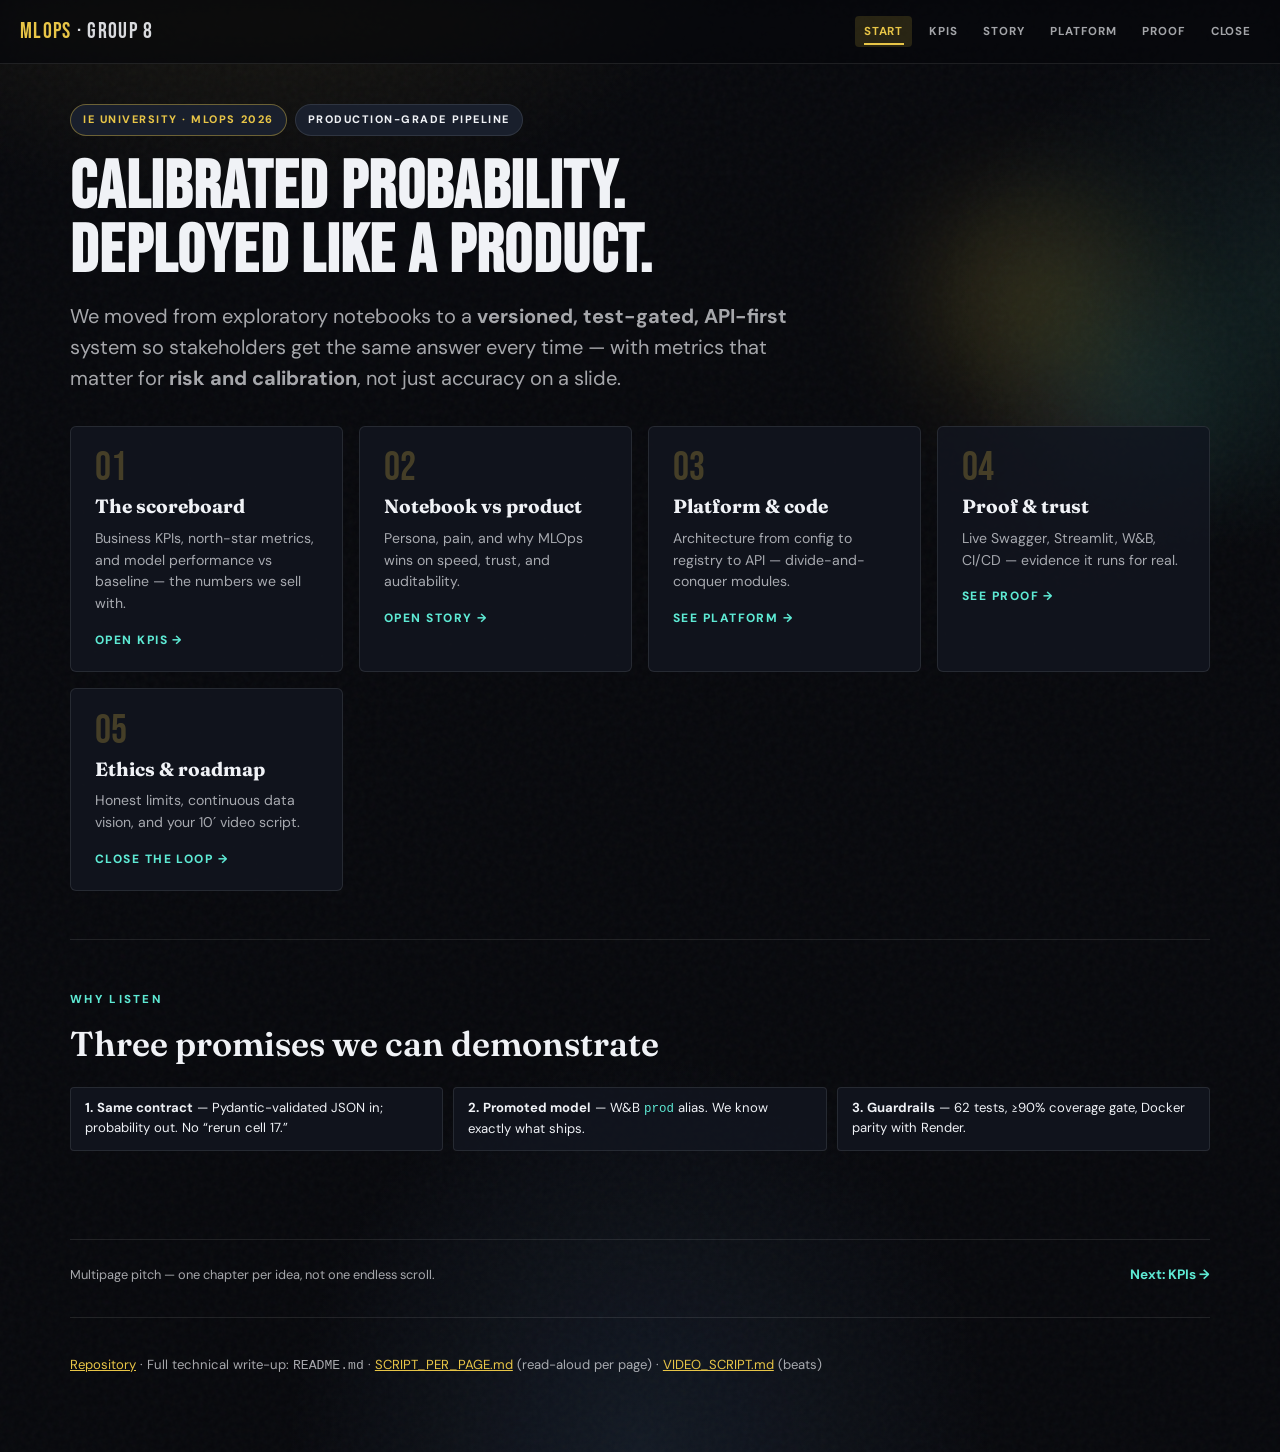
==== commit 117dfa3d: "docs(presentation): add SCRIPT_PER_PAGE.md read-aloud lines per HTML page - Continuous spoken script" ====
--- a/docs/presentation/index.html
+++ b/docs/presentation/index.html
@@ -94,7 +94,8 @@
       <p>
         <a href="https://github.com/rayanmazari90/1-mlops-kickoff-repo" target="_blank" rel="noopener">Repository</a> ·
         Full technical write-up: <code>README.md</code> ·
-        <a href="VIDEO_SCRIPT.md">VIDEO_SCRIPT.md</a> (10-minute delivery)
+        <a href="SCRIPT_PER_PAGE.md">SCRIPT_PER_PAGE.md</a> (read-aloud per page) ·
+        <a href="VIDEO_SCRIPT.md">VIDEO_SCRIPT.md</a> (beats)
       </p>
     </footer>
   </div>
